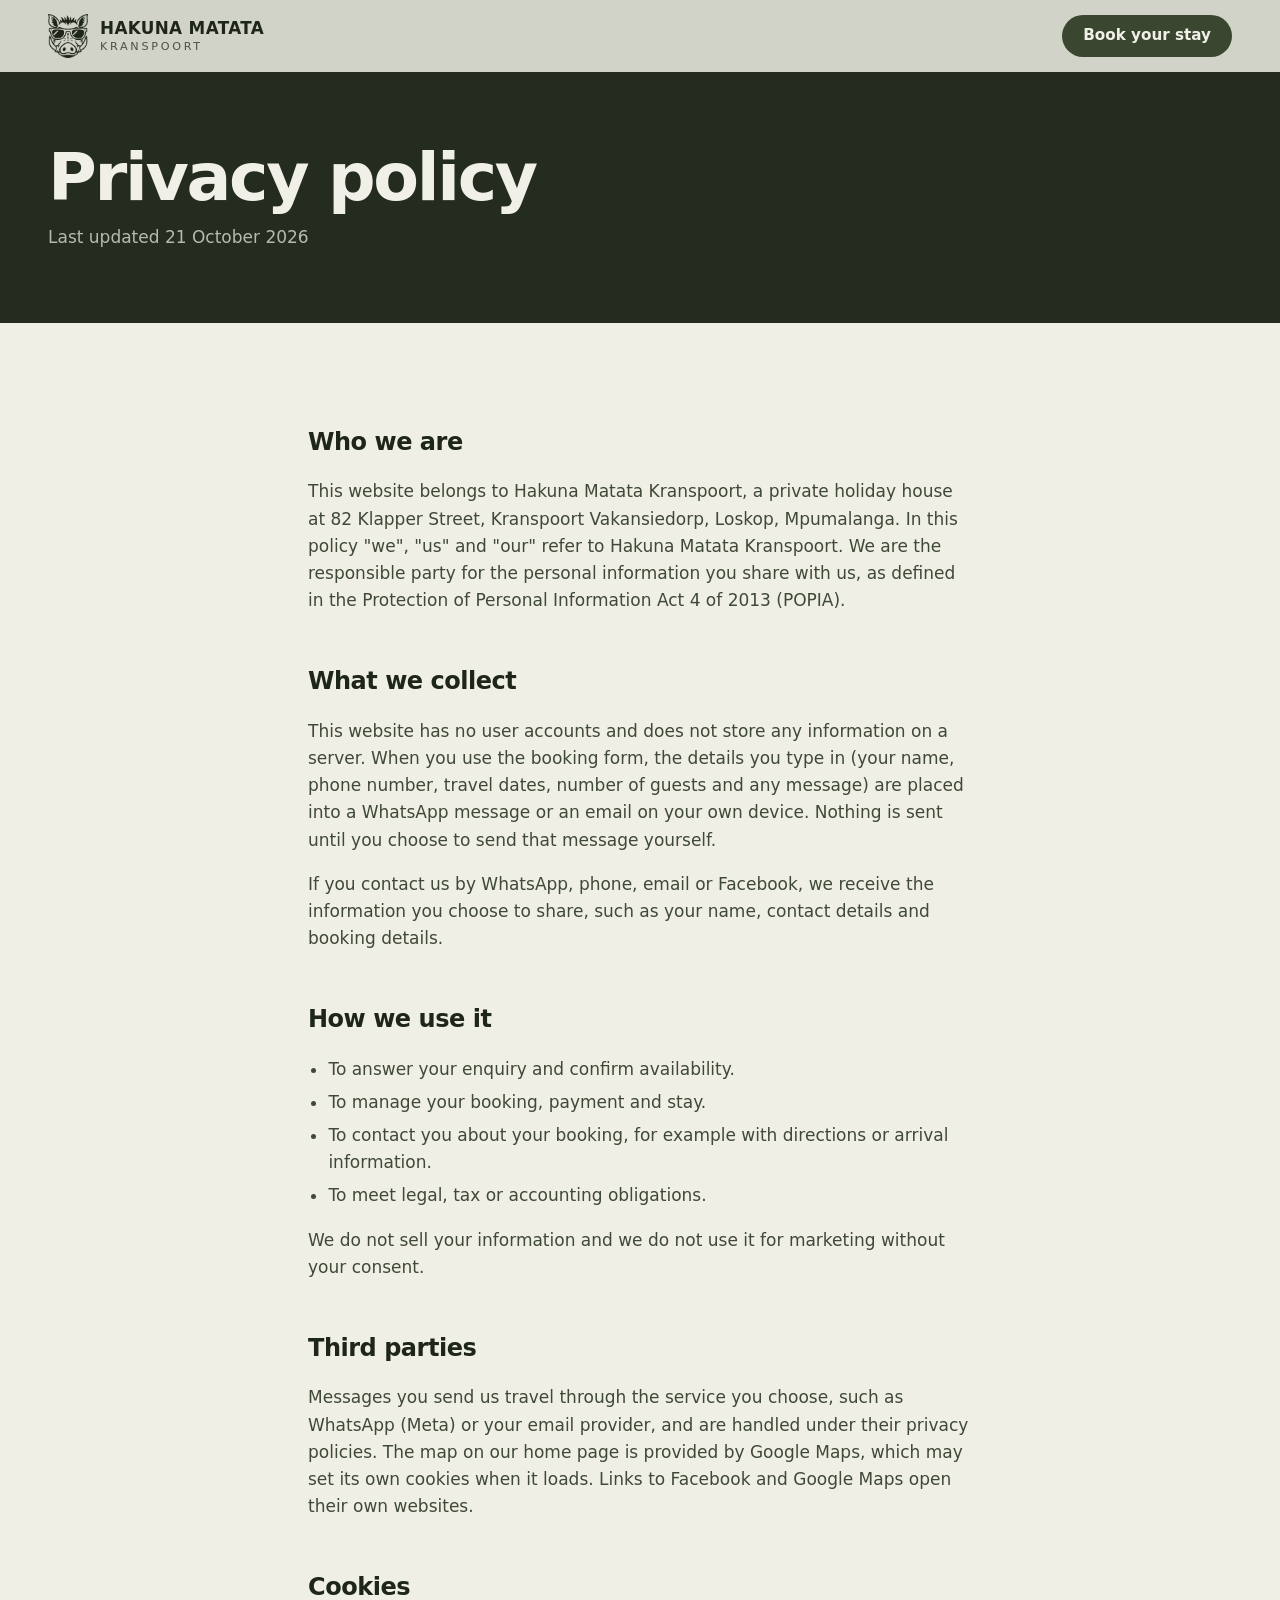
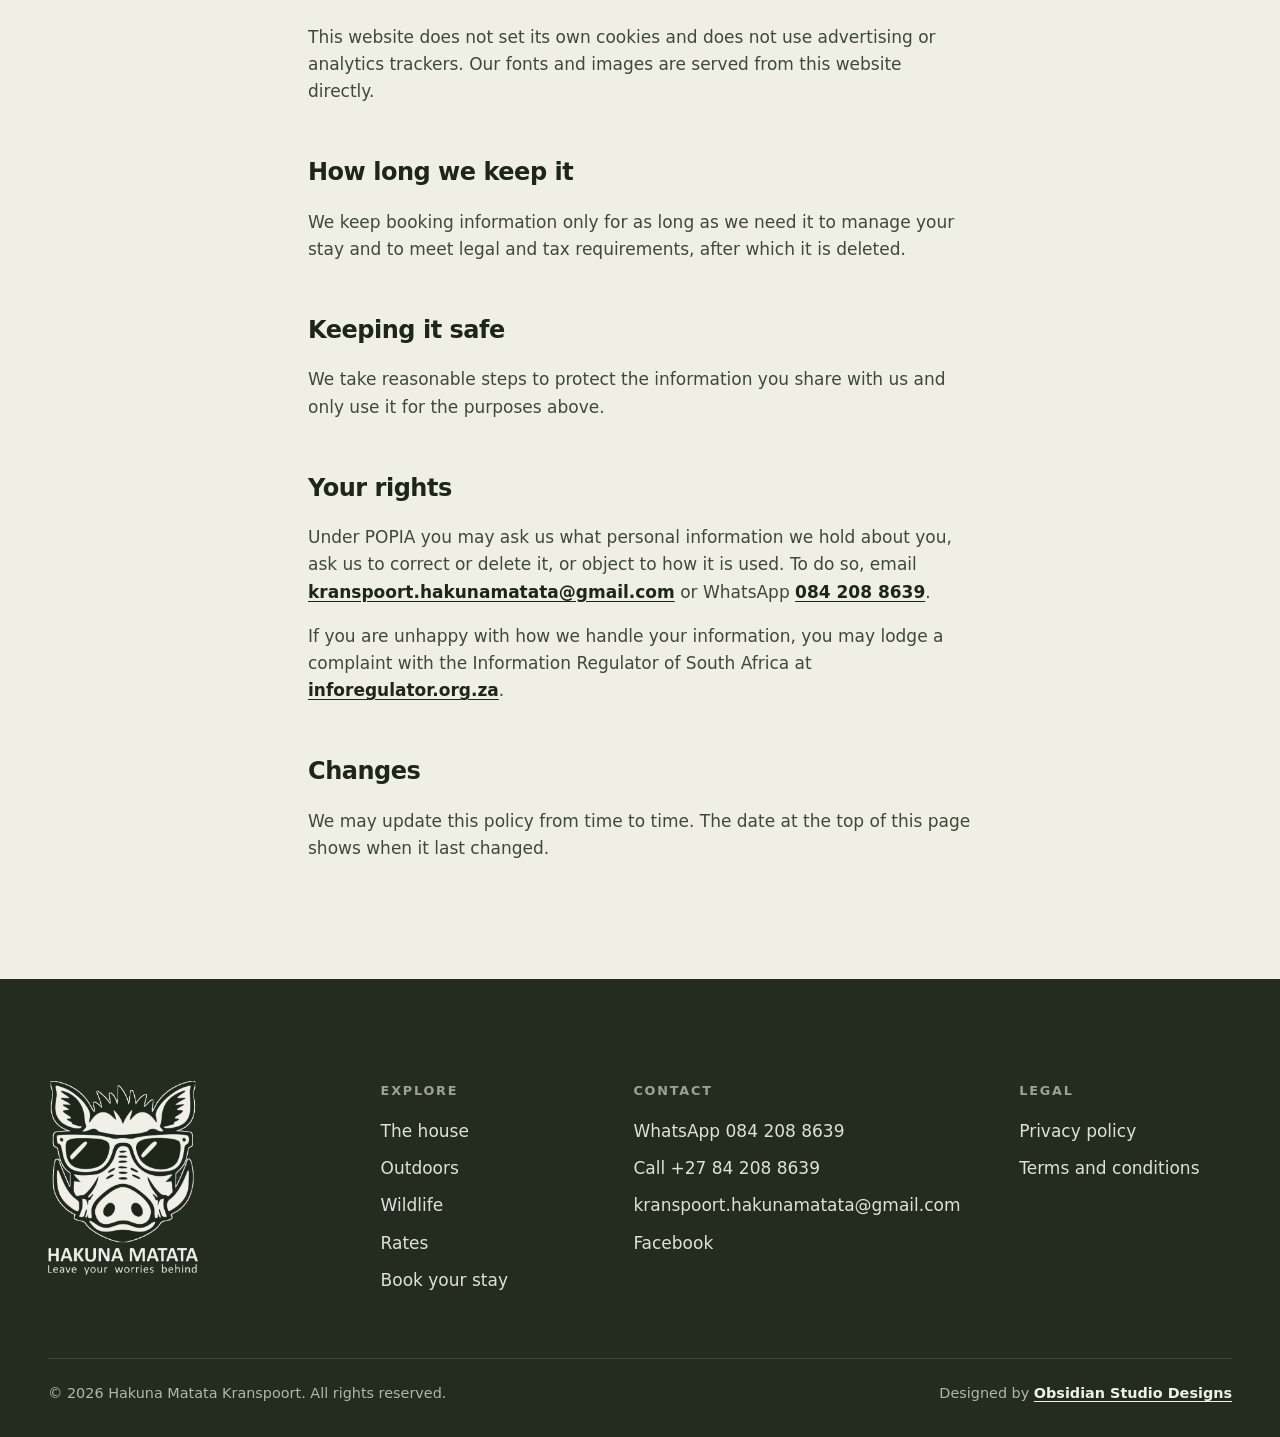
==== privacy.html @ 81612eb2 "Launch Hakuna Matata Kranspoort website Landing page with cinematic hero, gallery, outdoor and wildl" ====
<!doctype html>
<html lang="en-ZA">
<head>
  <meta charset="utf-8">
  <meta name="viewport" content="width=device-width, initial-scale=1, viewport-fit=cover">
  <title>Privacy policy | Hakuna Matata Kranspoort</title>
  <meta name="description" content="How Hakuna Matata Kranspoort handles your personal information under POPIA.">
  <link rel="canonical" href="https://obsidianstudiodesigns.github.io/hakunamatatakranspoort/privacy.html">
  <meta name="theme-color" content="#232C1E">
  <meta property="og:type" content="website">
  <meta property="og:site_name" content="Hakuna Matata Kranspoort">
  <meta property="og:title" content="Privacy policy | Hakuna Matata Kranspoort">
  <meta property="og:description" content="How Hakuna Matata Kranspoort handles your personal information under POPIA.">
  <meta property="og:url" content="https://obsidianstudiodesigns.github.io/hakunamatatakranspoort/privacy.html">
  <meta property="og:image" content="https://obsidianstudiodesigns.github.io/hakunamatatakranspoort/og-image.jpg">
  <meta property="og:image:width" content="1200">
  <meta property="og:image:height" content="630">
  <link rel="icon" href="favicon.ico" sizes="any">
  <link rel="icon" type="image/png" sizes="32x32" href="favicon-32x32.png">
  <link rel="apple-touch-icon" href="apple-touch-icon.png">
  <link rel="manifest" href="site.webmanifest">
  <link rel="preload" href="assets/fonts/bricolage.woff2" as="font" type="font/woff2" crossorigin>
  <link rel="stylesheet" href="assets/css/styles.css">
</head>
<body>
  <header class="nav is-solid">
    <div class="nav__inner container">
      <a class="brand" href="./">
        <span class="brand__marks">
          <img class="brand__mark brand__mark--light" src="assets/img/logo-mark-light.png" alt="" width="452" height="503">
          <img class="brand__mark brand__mark--dark" src="assets/img/logo-mark.png" alt="" width="452" height="503">
        </span>
        <span class="brand__name">Hakuna Matata<small>Kranspoort</small></span>
      </a>
      <a class="btn btn--primary btn--sm" href="./#book">Book your stay</a>
    </div>
  </header>
  <main>
    <section class="legal-hero">
      <div class="container">
        <h1 class="h2">Privacy policy</h1>
        <p>Last updated 21 October 2026</p>
      </div>
    </section>
    <section class="legal">
      <div class="container legal__body">
        <h2>Who we are</h2>
        <p>This website belongs to Hakuna Matata Kranspoort, a private holiday house at 82 Klapper Street, Kranspoort Vakansiedorp, Loskop, Mpumalanga. In this policy "we", "us" and "our" refer to Hakuna Matata Kranspoort. We are the responsible party for the personal information you share with us, as defined in the Protection of Personal Information Act 4 of 2013 (POPIA).</p>

        <h2>What we collect</h2>
        <p>This website has no user accounts and does not store any information on a server. When you use the booking form, the details you type in (your name, phone number, travel dates, number of guests and any message) are placed into a WhatsApp message or an email on your own device. Nothing is sent until you choose to send that message yourself.</p>
        <p>If you contact us by WhatsApp, phone, email or Facebook, we receive the information you choose to share, such as your name, contact details and booking details.</p>

        <h2>How we use it</h2>
        <ul>
          <li>To answer your enquiry and confirm availability.</li>
          <li>To manage your booking, payment and stay.</li>
          <li>To contact you about your booking, for example with directions or arrival information.</li>
          <li>To meet legal, tax or accounting obligations.</li>
        </ul>
        <p>We do not sell your information and we do not use it for marketing without your consent.</p>

        <h2>Third parties</h2>
        <p>Messages you send us travel through the service you choose, such as WhatsApp (Meta) or your email provider, and are handled under their privacy policies. The map on our home page is provided by Google Maps, which may set its own cookies when it loads. Links to Facebook and Google Maps open their own websites.</p>

        <h2>Cookies</h2>
        <p>This website does not set its own cookies and does not use advertising or analytics trackers. Our fonts and images are served from this website directly.</p>

        <h2>How long we keep it</h2>
        <p>We keep booking information only for as long as we need it to manage your stay and to meet legal and tax requirements, after which it is deleted.</p>

        <h2>Keeping it safe</h2>
        <p>We take reasonable steps to protect the information you share with us and only use it for the purposes above.</p>

        <h2>Your rights</h2>
        <p>Under POPIA you may ask us what personal information we hold about you, ask us to correct or delete it, or object to how it is used. To do so, email <a href="mailto:kranspoort.hakunamatata@gmail.com">kranspoort.hakunamatata@gmail.com</a> or WhatsApp <a href="https://wa.me/27842088639">084 208 8639</a>.</p>
        <p>If you are unhappy with how we handle your information, you may lodge a complaint with the Information Regulator of South Africa at <a href="https://inforegulator.org.za" target="_blank" rel="noopener">inforegulator.org.za</a>.</p>

        <h2>Changes</h2>
        <p>We may update this policy from time to time. The date at the top of this page shows when it last changed.</p>
      </div>
    </section>
  </main>
  <footer class="footer">
    <div class="container footer__grid">
      <div class="footer__brand">
        <img src="assets/img/logo-full-light.png" alt="Hakuna Matata, leave your worries behind" width="469" height="606" loading="lazy">
      </div>
      <div class="footer__col">
        <h2>Explore</h2>
        <a href="./#house">The house</a>
        <a href="./#outdoors">Outdoors</a>
        <a href="./#wildlife">Wildlife</a>
        <a href="./#rates">Rates</a>
        <a href="./#book">Book your stay</a>
      </div>
      <div class="footer__col">
        <h2>Contact</h2>
        <a href="https://wa.me/27842088639" target="_blank" rel="noopener">WhatsApp 084 208 8639</a>
        <a href="tel:+27842088639">Call +27 84 208 8639</a>
        <a href="mailto:kranspoort.hakunamatata@gmail.com">kranspoort.hakunamatata@gmail.com</a>
        <a href="https://www.facebook.com/profile.php?id=61571127717266" target="_blank" rel="noopener">Facebook</a>
      </div>
      <div class="footer__col">
        <h2>Legal</h2>
        <a href="privacy.html">Privacy policy</a>
        <a href="terms.html">Terms and conditions</a>
      </div>
    </div>
    <div class="container footer__base">
      <p>&copy; 2026 Hakuna Matata Kranspoort. All rights reserved.</p>
      <p>Designed by <a href="https://obsidianstudiodesigns.co.za/" target="_blank" rel="noopener">Obsidian Studio Designs</a></p>
    </div>
  </footer>
</body>
</html>
---- assets/css/styles.css ----
/* Hakuna Matata Kranspoort
   Palette: forest olive + bone + amber, taken from the brand's own rates card. */

@font-face {
  font-family: "Bricolage";
  src: url("../fonts/bricolage.woff2") format("woff2");
  font-weight: 200 800;
  font-display: swap;
}
@font-face {
  font-family: "Instrument Sans";
  src: url("../fonts/instrument-sans.woff2") format("woff2");
  font-weight: 400 700;
  font-display: swap;
}
@font-face {
  font-family: "Instrument Sans";
  src: url("../fonts/instrument-sans-italic.woff2") format("woff2");
  font-weight: 400 700;
  font-style: italic;
  font-display: swap;
}

:root {
  --bg: #f0efe6;
  --bg-2: #e5e4d7;
  --surface: #f9f9f3;
  --ink: #1e261a;
  --ink-2: #3f4937;
  --muted: #5a6352;
  --line: rgb(30 38 26 / .14);
  --forest: #3a4630;
  --forest-deep: #232c1e;
  --night: #10150e;
  --amber: #d99c3a;
  --amber-soft: #f0c27a;
  --bone: #f1f0e8;

  --btn-bg: var(--forest);
  --btn-ink: var(--bone);
  --btn-bg-hover: var(--forest-deep);

  --radius: 18px;
  --radius-sm: 12px;
  --shadow: 0 30px 60px -30px rgb(35 44 30 / .35);
  --ease: cubic-bezier(.16, 1, .3, 1);
  --container: 1320px;
  --gutter: clamp(16px, 4vw, 48px);
  --nav-h: 72px;

  --font-display: "Bricolage", "Segoe UI", system-ui, sans-serif;
  --font-body: "Instrument Sans", "Segoe UI", system-ui, sans-serif;
}

@media (prefers-color-scheme: dark) {
  :root {
    --bg: #12170f;
    --bg-2: #181f15;
    --surface: #1d251a;
    --ink: #ecebe2;
    --ink-2: #cfd2c4;
    --muted: #a6ad9a;
    --line: rgb(236 235 226 / .12);
    --btn-bg: var(--amber);
    --btn-ink: #1a1f14;
    --btn-bg-hover: var(--amber-soft);
    --shadow: 0 30px 60px -30px rgb(0 0 0 / .6);
  }
}

*, *::before, *::after { box-sizing: border-box; }
html { -webkit-text-size-adjust: 100%; scroll-padding-top: var(--nav-h); }
html.lenis, html.lenis body { height: auto; }
.lenis.lenis-smooth { scroll-behavior: auto !important; }
body {
  margin: 0;
  background: var(--bg);
  color: var(--ink);
  font-family: var(--font-body);
  font-size: 17px;
  line-height: 1.6;
  -webkit-font-smoothing: antialiased;
  text-rendering: optimizeLegibility;
  overflow-x: clip;
}
img { display: block; max-width: 100%; height: auto; }
a { color: inherit; }
button { font: inherit; color: inherit; }
figure { margin: 0; }
address { font-style: normal; }
::selection { background: var(--amber); color: var(--night); }

.container { width: 100%; max-width: var(--container); margin-inline: auto; padding-inline: var(--gutter); }
.section { padding-block: clamp(80px, 11vw, 150px); }
.skip { position: absolute; left: 16px; top: -60px; z-index: 100; background: var(--forest); color: var(--bone); padding: 10px 16px; border-radius: 999px; }
.skip:focus { top: 16px; }

.i { width: 1.15em; height: 1.15em; flex: none; fill: currentColor; }

/* Type */
.h2 {
  font-family: var(--font-display);
  font-weight: 600;
  font-size: clamp(2.3rem, 5.2vw, 4.4rem);
  line-height: 1.02;
  letter-spacing: -.035em;
  margin: 0 0 24px;
  text-wrap: balance;
}
.h3 { font-family: var(--font-display); font-weight: 600; font-size: 1.6rem; letter-spacing: -.02em; line-height: 1.1; margin: 0 0 12px; }
.body-lg { font-size: clamp(1.05rem, 1.3vw, 1.2rem); color: var(--ink-2); max-width: 56ch; margin: 0; text-wrap: pretty; }
.eyebrow {
  font-size: .78rem;
  font-weight: 600;
  letter-spacing: .16em;
  text-transform: uppercase;
  color: var(--muted);
  margin: 0 0 18px;
}
.stack-head { max-width: 760px; margin-bottom: clamp(40px, 6vw, 72px); }

/* split headline lines */
[data-split] .w { display: inline-block; overflow: hidden; vertical-align: top; padding-bottom: .08em; margin-bottom: -.08em; }
[data-split] .w > span { display: inline-block; will-change: transform; }

/* Buttons */
.btn {
  --pad: 16px 26px;
  display: inline-flex; align-items: center; justify-content: center; gap: 10px;
  padding: var(--pad);
  border-radius: 999px;
  border: 1px solid transparent;
  font-weight: 600; font-size: 1rem; line-height: 1; white-space: nowrap;
  text-decoration: none; cursor: pointer;
  transition: background-color .35s var(--ease), color .35s var(--ease), border-color .35s var(--ease), transform .35s var(--ease);
}
.btn:active { transform: translateY(1px) scale(.98); }
.btn .i { transition: transform .4s var(--ease); }
.btn:hover .i:last-child { transform: translateX(3px); }
.btn--sm { --pad: 12px 20px; font-size: .95rem; }
.btn--primary { background: var(--btn-bg); color: var(--btn-ink); }
.btn--primary:hover { background: var(--btn-bg-hover); }
.btn--outline { border-color: var(--line); background: transparent; color: var(--ink); border-color: color-mix(in srgb, var(--ink) 30%, transparent); }
.btn--outline:hover { background: var(--ink); color: var(--bg); }
.btn--glass {
  color: var(--bone);
  background: rgb(241 240 232 / .1);
  border-color: rgb(241 240 232 / .38);
  backdrop-filter: blur(14px) saturate(140%);
  -webkit-backdrop-filter: blur(14px) saturate(140%);
}
.btn--glass:hover { background: var(--bone); color: var(--forest-deep); }
.hero .btn--primary, .nav:not(.is-solid) .btn--primary, .nights .btn--primary { background: var(--amber); color: #1a1f14; }
.hero .btn--primary:hover, .nav:not(.is-solid) .btn--primary:hover { background: var(--amber-soft); }
.link-btn {
  display: inline-flex; align-items: center; gap: 8px; margin-top: 28px;
  background: none; border: 0; padding: 6px 0; cursor: pointer;
  font-weight: 600; color: var(--ink); border-bottom: 1px solid currentColor;
}
.link-btn:hover .i { transform: translate(2px, -2px); }
.link-btn .i { transition: transform .4s var(--ease); }
:focus-visible { outline: 2px solid var(--amber); outline-offset: 3px; }

/* NAV */
.nav {
  position: fixed; inset: 0 0 auto; z-index: 40;
  height: var(--nav-h);
  color: var(--bone);
  transition: background-color .5s var(--ease), color .5s var(--ease), box-shadow .5s var(--ease), transform .5s var(--ease);
}
.nav.is-solid {
  background: color-mix(in srgb, var(--bg) 86%, transparent);
  backdrop-filter: blur(16px) saturate(150%);
  -webkit-backdrop-filter: blur(16px) saturate(150%);
  color: var(--ink);
  box-shadow: 0 1px 0 var(--line);
}
.nav.is-hidden { transform: translateY(-100%); }
.nav__inner { height: 100%; display: flex; align-items: center; gap: 32px; }
.brand { display: flex; align-items: center; gap: 12px; text-decoration: none; margin-right: auto; }
.brand__marks { display: grid; width: 40px; }
.brand__mark { grid-area: 1 / 1; width: 40px; height: auto; transition: opacity .5s var(--ease); }
.brand__mark--dark { opacity: 0; }
.nav.is-solid .brand__mark--dark { opacity: 1; }
.nav.is-solid .brand__mark--light { opacity: 0; }
.brand__name { font-family: var(--font-display); font-weight: 700; font-size: 1.05rem; letter-spacing: .02em; text-transform: uppercase; line-height: 1; display: grid; gap: 4px; }
.brand__name small { font-family: var(--font-body); font-weight: 500; font-size: .7rem; letter-spacing: .24em; opacity: .75; }
.brand__name { white-space: nowrap; }
@media (max-width: 420px) {
  .brand { gap: 10px; }
  .brand__name { font-size: .9rem; }
  .brand__name small { font-size: .62rem; letter-spacing: .2em; }
  .nav__inner { gap: 12px; }
}
.nav__links { display: flex; gap: 30px; }
.nav__links a { text-decoration: none; font-weight: 500; font-size: .98rem; position: relative; padding-block: 6px; }
.nav__links a::after { content: ""; position: absolute; left: 0; right: 0; bottom: 0; height: 1px; background: currentColor; transform: scaleX(0); transform-origin: right; transition: transform .5s var(--ease); }
.nav__links a:hover::after { transform: scaleX(1); transform-origin: left; }
.nav__toggle { display: none; }

@media (prefers-color-scheme: dark) {
  .nav.is-solid .brand__mark--dark { opacity: 0; }
  .nav.is-solid .brand__mark--light { opacity: 1; }
}

/* Mobile menu */
.menu {
  position: fixed; inset: 0; z-index: 35;
  background: var(--forest-deep); color: var(--bone);
  padding: calc(var(--nav-h) + 32px) var(--gutter) 32px;
  display: flex; flex-direction: column; justify-content: space-between;
}
.menu[hidden] { display: none; }
.menu__links { display: grid; gap: 6px; }
.menu__links a { font-family: var(--font-display); font-size: clamp(2.2rem, 10vw, 3.2rem); font-weight: 600; letter-spacing: -.03em; text-decoration: none; line-height: 1.15; }
.menu__foot { display: grid; gap: 14px; border-top: 1px solid rgb(241 240 232 / .16); padding-top: 24px; }
.menu__foot a { display: flex; align-items: center; gap: 12px; text-decoration: none; font-weight: 500; }
body.menu-open { overflow: hidden; }
body.menu-open .nav { color: var(--bone); background: transparent; box-shadow: none; backdrop-filter: none; }
body.menu-open .nav .brand__mark--light { opacity: 1; }
body.menu-open .nav .brand__mark--dark { opacity: 0; }

@media (max-width: 1023px) {
  .nav__links, .nav__cta { display: none; }
  .nav__toggle {
    display: grid; place-content: center; gap: 7px;
    width: 46px; height: 46px; border-radius: 999px;
    background: rgb(241 240 232 / .12); border: 1px solid rgb(241 240 232 / .3);
    cursor: pointer;
  }
  .nav.is-solid .nav__toggle { background: transparent; border-color: var(--line); }
  .nav__toggle span { display: block; width: 18px; height: 1.5px; background: currentColor; transition: transform .45s var(--ease); }
  .nav__toggle[aria-expanded="true"] span:first-child { transform: translateY(4.25px) rotate(45deg); }
  .nav__toggle[aria-expanded="true"] span:last-child { transform: translateY(-4.25px) rotate(-45deg); }
}

/* HERO */
.hero {
  position: relative; isolation: isolate;
  min-height: 100dvh;
  display: flex; align-items: flex-end;
  color: var(--bone);
  background: var(--night);
  overflow: hidden;
}
.hero__media { position: absolute; inset: -4% 0 -4%; z-index: -4; will-change: transform; }
.hero__frame { position: absolute; inset: 0; opacity: 0; }
.hero__frame.is-active { opacity: 1; }
.hero__frame img { width: 100%; height: 100%; object-fit: cover; transform-origin: 60% 45%; will-change: transform; }
.hero__frame:nth-child(2) img { object-position: 35% 50%; }
.hero__frame:nth-child(3) img { object-position: 50% 55%; }
.hero__sun {
  position: absolute; z-index: -3; pointer-events: none;
  left: -18vw; top: -22vh; width: 80vw; height: 80vw; max-width: 1200px; max-height: 1200px;
  background: radial-gradient(closest-side, rgb(255 214 150 / .55), rgb(255 186 100 / .22) 40%, transparent 72%);
  mix-blend-mode: screen;
  animation: sun 14s ease-in-out infinite alternate;
}
@keyframes sun {
  from { transform: translate3d(0, 0, 0) scale(1); opacity: .75; }
  to { transform: translate3d(4vw, 3vh, 0) scale(1.12); opacity: 1; }
}
.hero__motes { position: absolute; inset: 0; z-index: -2; width: 100%; height: 100%; pointer-events: none; }
.hero__shade {
  position: absolute; inset: 0; z-index: -1; pointer-events: none;
  background:
    linear-gradient(to top, rgb(14 18 11 / .88) 0%, rgb(14 18 11 / .45) 38%, rgb(14 18 11 / 0) 65%),
    linear-gradient(to right, rgb(14 18 11 / .55) 0%, rgb(14 18 11 / 0) 60%),
    linear-gradient(to bottom, rgb(14 18 11 / .45) 0%, rgb(14 18 11 / 0) 22%);
}
.grain {
  position: absolute; inset: -50%; z-index: 0; pointer-events: none; opacity: .09;
  background-image: url("data:image/svg+xml;utf8,<svg xmlns='http://www.w3.org/2000/svg' width='220' height='220'><filter id='n'><feTurbulence type='fractalNoise' baseFrequency='.85' numOctaves='3' stitchTiles='stitch'/><feColorMatrix values='0 0 0 0 1  0 0 0 0 1  0 0 0 0 1  0 0 0 .9 0'/></filter><rect width='100%' height='100%' filter='url(%23n)'/></svg>");
  animation: grain 1.2s steps(6) infinite;
}
@keyframes grain {
  0% { transform: translate(0, 0); } 20% { transform: translate(-3%, 2%); } 40% { transform: translate(2%, -3%); }
  60% { transform: translate(-2%, -1%); } 80% { transform: translate(3%, 3%); } 100% { transform: translate(0, 0); }
}
.hero__content { position: relative; z-index: 1; padding-bottom: clamp(56px, 9vh, 104px); padding-top: calc(var(--nav-h) + 40px); }
.hero__eyebrow { color: rgb(241 240 232 / .78); }
.hero__title {
  font-family: var(--font-display);
  font-weight: 600;
  font-size: clamp(3rem, 8.4vw, 7.4rem);
  line-height: .96;
  letter-spacing: -.045em;
  margin: 0 0 24px;
  max-width: 11ch;
}
.hero__lede { font-size: clamp(1.05rem, 1.4vw, 1.25rem); max-width: 44ch; margin: 0 0 36px; color: rgb(241 240 232 / .86); }
.hero__cta { display: flex; flex-wrap: wrap; gap: 12px; }
.hero__progress { position: absolute; right: var(--gutter); bottom: clamp(56px, 9vh, 104px); display: flex; gap: 8px; z-index: 1; }
.hero__progress i { display: block; width: 34px; height: 2px; background: rgb(241 240 232 / .25); position: relative; overflow: hidden; border-radius: 2px; }
.hero__progress i::after { content: ""; position: absolute; inset: 0; background: var(--bone); transform: scaleX(0); transform-origin: left; }
.hero__progress i.is-on::after { animation: prog var(--dur, 7s) linear forwards; }
.hero__progress i.is-done::after { transform: scaleX(1); }
@keyframes prog { to { transform: scaleX(1); } }
@media (max-width: 760px) {
  .hero__progress { display: none; }
  .hero__content { padding-bottom: 44px; }
  .hero__cta .btn { flex: 1 1 auto; }
}

/* INTRO */
.intro__grid { display: grid; grid-template-columns: 1.15fr .85fr; gap: clamp(40px, 7vw, 110px); align-items: center; }
.intro__copy .body-lg { margin-bottom: 48px; }
.facts { list-style: none; margin: 0; padding: 32px 0 0; border-top: 1px solid var(--line); display: grid; grid-template-columns: repeat(3, 1fr); gap: 28px 24px; }
.facts li { display: flex; gap: 14px; align-items: flex-start; }
.facts .i { width: 26px; height: 26px; color: var(--forest); margin-top: 2px; }
.facts span { display: grid; gap: 2px; font-size: .92rem; color: var(--muted); line-height: 1.4; }
.facts strong { color: var(--ink); font-size: 1rem; font-weight: 600; }
.intro__art { position: relative; padding-bottom: 18%; }
.intro__tall { border-radius: var(--radius); overflow: hidden; aspect-ratio: 3 / 4; box-shadow: var(--shadow); }
.intro__tall img, .intro__small img { width: 100%; height: 115%; object-fit: cover; margin-top: -7%; }
.intro__small {
  position: absolute; left: -22%; bottom: 0; width: 58%;
  aspect-ratio: 4 / 3; border-radius: var(--radius); overflow: hidden;
  border: 6px solid var(--bg); box-shadow: var(--shadow);
}
@media (prefers-color-scheme: dark) { .facts .i { color: var(--amber); } }
@media (max-width: 1023px) {
  .intro__grid { grid-template-columns: 1fr; }
  .facts { grid-template-columns: repeat(2, 1fr); }
  .intro__art { max-width: 520px; margin-left: auto; width: 88%; }
  .intro__small { left: -14%; }
}
@media (max-width: 520px) { .facts { grid-template-columns: 1fr 1fr; gap: 22px 16px; } }

/* BENTO */
.bento {
  display: grid; gap: 14px;
  grid-template-columns: repeat(4, 1fr);
  grid-template-rows: repeat(3, clamp(180px, 17vw, 250px));
  grid-template-areas:
    "a a b c"
    "a a b d"
    "e f f d";
}
.bento__cell { position: relative; padding: 0; border: 0; border-radius: var(--radius); overflow: hidden; cursor: zoom-in; background: var(--bg-2); }
.bento__cell img { width: 100%; height: 100%; object-fit: cover; transition: transform 1.2s var(--ease), filter .6s var(--ease); }
.bento__cell:hover img { transform: scale(1.05); }
.bento__cell::after { content: ""; position: absolute; inset: 0; border-radius: inherit; box-shadow: inset 0 0 0 1px rgb(255 255 255 / .06); pointer-events: none; }
.bento__a { grid-area: a; } .bento__b { grid-area: b; } .bento__c { grid-area: c; }
.bento__d { grid-area: d; } .bento__e { grid-area: e; } .bento__f { grid-area: f; }
.bento__b img { object-position: 30% 50%; }
.bento__d img { object-position: 30% 75%; }
@media (max-width: 760px) {
  .bento {
    grid-template-columns: 1fr 1fr;
    grid-template-rows: 240px 200px 200px 170px;
    grid-template-areas: "a a" "b c" "b d" "e f";
    gap: 10px;
  }
}

/* OUTDOORS (horizontal) */
.outdoors { background: var(--bg-2); overflow: hidden; }
.outdoors__track {
  display: flex; align-items: center; gap: clamp(20px, 2.4vw, 36px);
  padding: clamp(80px, 11vw, 140px) var(--gutter);
  width: max-content;
}
.outdoors__intro { width: min(440px, 80vw); flex: none; padding-right: clamp(0px, 3vw, 40px); }
.panel { --ph: min(58vh, 600px); flex: none; width: calc(var(--ph) * .8); }
.panel:nth-of-type(even) { width: calc(var(--ph) * 1.3); }
.panel__img { border-radius: var(--radius); overflow: hidden; height: var(--ph); width: 100%; margin-bottom: 20px; background: var(--bg); }
@media (min-width: 1024px) {
  .outdoors__track { height: 100dvh; padding-block: calc(var(--nav-h) * .5) 0; }
}
.panel__img img { width: 118%; max-width: none; height: 100%; object-fit: cover; will-change: transform; }
.panel h3 { font-family: var(--font-display); font-weight: 600; font-size: 1.5rem; letter-spacing: -.02em; margin: 0 0 6px; }
.panel p { margin: 0; color: var(--muted); max-width: 38ch; }
@media (max-width: 1023px) {
  .outdoors__track {
    width: auto; overflow-x: auto; scroll-snap-type: x mandatory; overscroll-behavior-x: contain;
    align-items: flex-start; scrollbar-width: none; -webkit-overflow-scrolling: touch;
    scroll-padding-inline: var(--gutter);
  }
  .outdoors__track::-webkit-scrollbar { display: none; }
  .outdoors__intro { align-self: center; scroll-snap-align: start; }
  .panel, .panel:nth-of-type(even) { width: min(78vw, 420px); scroll-snap-align: start; }
  .panel__img, .panel:nth-of-type(even) .panel__img { width: 100%; height: auto; aspect-ratio: 4 / 5; }
  .panel__img img { width: 100%; }
}

/* WILDLIFE strips */
.strips { display: flex; gap: 12px; height: clamp(440px, 64vh, 640px); }
.strip {
  position: relative; flex: 1; min-width: 0; padding: 0; border: 0;
  border-radius: var(--radius); overflow: hidden; cursor: pointer; background: var(--night);
  transition: flex-grow .9s var(--ease);
  text-align: left; color: var(--bone);
}
.strip.is-open { flex-grow: 4.2; cursor: default; }
.strip img { position: absolute; inset: 0; width: 100%; height: 100%; object-fit: cover; transition: transform 1.4s var(--ease), filter .9s var(--ease); filter: saturate(.75) brightness(.8); }
.strip.is-open img { filter: none; transform: scale(1.02); }
.strip:nth-child(1) img { object-position: 40% 50%; }
.strip:nth-child(2) img { object-position: 50% 30%; }
.strip:nth-child(3) img { object-position: 35% 50%; }
.strip::after { content: ""; position: absolute; inset: 0; background: linear-gradient(to top, rgb(14 18 11 / .78), rgb(14 18 11 / 0) 52%); pointer-events: none; }
.strip__label {
  position: absolute; left: 0; right: 0; bottom: 0; z-index: 1;
  padding: 28px; display: grid; gap: 6px;
  opacity: 0; transform: translateY(14px);
  transition: opacity .5s var(--ease), transform .7s var(--ease);
}
.strip.is-open .strip__label { opacity: 1; transform: none; transition-delay: .25s; }
.strip__label strong { font-family: var(--font-display); font-weight: 600; font-size: clamp(1.5rem, 2.4vw, 2.1rem); letter-spacing: -.02em; line-height: 1.05; }
.strip__label > span { max-width: 36ch; color: rgb(241 240 232 / .85); font-size: .98rem; }
@media (max-width: 760px) {
  .strips { flex-direction: column; height: 720px; gap: 10px; }
  .strip.is-open { flex-grow: 3.4; }
  .strip__label { padding: 20px; }
}

/* NIGHTS */
.nights {
  position: relative; isolation: isolate; overflow: hidden;
  min-height: 100dvh;
  display: flex; align-items: center;
  background: radial-gradient(120% 80% at 50% 110%, #3a2510 0%, #1a1a10 32%, #0b0f0a 62%, #070907 100%);
  color: var(--bone);
  text-align: center;
}
.nights__sky { position: absolute; inset: 0; width: 100%; height: 100%; z-index: -3; }
.nights__glow {
  position: absolute; z-index: -2; left: 50%; bottom: -24vh; width: 130vw; height: 86vh; transform: translateX(-50%);
  background: radial-gradient(closest-side, rgb(255 160 70 / .75), rgb(220 105 35 / .32) 42%, rgb(120 50 20 / .1) 64%, transparent 80%);
  mix-blend-mode: screen; pointer-events: none;
  animation: flicker 3.2s ease-in-out infinite;
}
@keyframes flicker {
  0%, 100% { opacity: .85; transform: translateX(-50%) scale(1); }
  23% { opacity: .7; transform: translateX(-50%) scale(.98); }
  41% { opacity: 1; transform: translateX(-50%) scale(1.03); }
  67% { opacity: .78; }
  81% { opacity: .95; transform: translateX(-50%) scale(1.01); }
}
.nights__trees {
  position: absolute; z-index: -1; left: 0; bottom: -2px; width: 100%;
  height: 50%; max-width: none; object-fit: cover; object-position: 50% 18%;
  pointer-events: none;
}
.nights__content { padding-block: 120px 34vh; }
.nights__title { max-width: 16ch; margin-inline: auto; font-size: clamp(2.4rem, 6vw, 5.2rem); }
.nights .body-lg { margin-inline: auto; color: rgb(241 240 232 / .78); }
@media (max-width: 760px) {
  .nights__trees { height: 42%; object-position: 30% 18%; }
  .nights__content { padding-bottom: 30vh; }
}

/* RATES */
.rates__grid { display: grid; grid-template-columns: 1fr 1fr; gap: 16px; }
.rate { border-radius: var(--radius); padding: clamp(28px, 4vw, 48px); background: var(--surface); border: 1px solid var(--line); }
.rate--dark { background: var(--forest); color: var(--bone); border-color: transparent; }
.rate header { margin-bottom: 28px; }
.rate h3 { font-family: var(--font-display); font-size: 1.7rem; font-weight: 600; letter-spacing: -.02em; margin: 0 0 4px; }
.rate header p { margin: 0; color: var(--muted); }
.rate--dark header p { color: rgb(241 240 232 / .72); }
.rate dl { margin: 0; display: grid; }
.rate dl > div { display: flex; justify-content: space-between; align-items: baseline; gap: 16px; padding: 18px 0; }
.rate dl > div + div { border-top: 1px solid var(--line); }
.rate--dark dl > div + div { border-top-color: rgb(241 240 232 / .16); }
.rate dt { font-weight: 500; color: var(--ink-2); }
.rate--dark dt { color: rgb(241 240 232 / .85); }
.rate dd { margin: 0; font-family: var(--font-display); font-weight: 600; font-size: clamp(1.8rem, 3.2vw, 2.6rem); letter-spacing: -.03em; line-height: 1; font-variant-numeric: tabular-nums; }
.rate dd small { font-family: var(--font-body); font-size: .85rem; font-weight: 500; letter-spacing: 0; margin-left: 6px; opacity: .65; }
.rate--dark dd { color: var(--amber-soft); }
.rates__note { display: flex; align-items: center; gap: 10px; margin: 24px 0 0; color: var(--muted); font-weight: 500; }
.rates__note .i { width: 22px; height: 22px; color: var(--forest); }
@media (prefers-color-scheme: dark) {
  .rate--dark { background: #2b3523; }
  .rates__note .i { color: var(--amber); }
}
@media (max-width: 760px) { .rates__grid { grid-template-columns: 1fr; } }

/* BOOK */
.book { background: var(--bg-2); }
.book__grid { display: grid; grid-template-columns: .9fr 1.1fr; gap: clamp(40px, 7vw, 100px); align-items: start; }
.book__intro { position: sticky; top: calc(var(--nav-h) + 40px); }
.contact { list-style: none; margin: 40px 0 0; padding: 0; display: grid; gap: 4px; }
.contact a { display: flex; align-items: center; gap: 16px; padding: 14px 0; text-decoration: none; border-top: 1px solid var(--line); }
.contact li:last-child a { border-bottom: 1px solid var(--line); }
.contact .i { width: 24px; height: 24px; color: var(--forest); transition: transform .5s var(--ease); }
.contact a:hover .i { transform: scale(1.12) rotate(-6deg); }
.contact span { display: grid; font-weight: 600; overflow-wrap: anywhere; }
.contact small { font-weight: 500; color: var(--muted); font-size: .82rem; }
@media (prefers-color-scheme: dark) { .contact .i { color: var(--amber); } }

.booking { background: var(--surface); border: 1px solid var(--line); border-radius: var(--radius); padding: clamp(24px, 4vw, 44px); display: grid; gap: 20px; box-shadow: var(--shadow); }
.booking__row { display: grid; grid-template-columns: minmax(0, 1fr) minmax(0, 1fr); gap: 16px; }
.field { display: grid; gap: 8px; align-content: start; min-width: 0; }
.field input { min-width: 0; }
.field label { font-weight: 600; font-size: .92rem; color: var(--ink); }
.opt { font-weight: 500; color: var(--muted); margin-left: 6px; }
.field input, .field textarea {
  width: 100%; font: inherit; color: var(--ink);
  background: var(--bg); border: 1px solid color-mix(in srgb, var(--ink) 22%, transparent);
  border-radius: var(--radius-sm); padding: 14px 16px; min-height: 52px;
  transition: border-color .3s var(--ease), box-shadow .3s var(--ease);
}
.field textarea { resize: vertical; min-height: 96px; }
.field input:focus, .field textarea:focus { outline: none; border-color: var(--forest); box-shadow: 0 0 0 3px color-mix(in srgb, var(--forest) 22%, transparent); }
@media (prefers-color-scheme: dark) {
  .field input:focus, .field textarea:focus { border-color: var(--amber); box-shadow: 0 0 0 3px rgb(217 156 58 / .25); }
  .field input[type="date"] { color-scheme: dark; }
}
.field__error { display: none; margin: 0; font-size: .86rem; font-weight: 500; color: #a3321f; }
@media (prefers-color-scheme: dark) { .field__error { color: #f08a6e; } }
.field.has-error input { border-color: #a3321f; }
.field.has-error .field__error, .field__error--block.is-shown { display: block; }
.stepper { display: grid; grid-template-columns: 52px 1fr 52px; border: 1px solid color-mix(in srgb, var(--ink) 22%, transparent); border-radius: var(--radius-sm); background: var(--bg); overflow: hidden; }
.stepper button { border: 0; background: transparent; cursor: pointer; display: grid; place-items: center; transition: background-color .3s var(--ease); }
.stepper button:hover { background: color-mix(in srgb, var(--ink) 8%, transparent); }
.stepper input { border: 0; border-radius: 0; text-align: center; background: transparent; font-weight: 600; -moz-appearance: textfield; appearance: textfield; }
.stepper input:focus { box-shadow: none; }
.stepper input::-webkit-outer-spin-button, .stepper input::-webkit-inner-spin-button { -webkit-appearance: none; margin: 0; }
.estimate { border-radius: var(--radius-sm); background: var(--bg); padding: 18px 20px; min-height: 74px; display: grid; align-content: center; }
.estimate__empty { margin: 0; color: var(--muted); }
.estimate__top { display: flex; justify-content: space-between; align-items: baseline; gap: 12px; flex-wrap: wrap; }
.estimate__top strong { font-family: var(--font-display); font-size: 1.9rem; letter-spacing: -.03em; font-weight: 600; line-height: 1; }
.estimate__lines { margin: 8px 0 0; color: var(--muted); font-size: .9rem; }
.estimate__lines span { display: block; }
.booking__actions { display: flex; flex-wrap: wrap; gap: 12px; }
.booking__actions .btn { flex: 1 1 200px; }
.booking__small { margin: 0; font-size: .85rem; color: var(--muted); }
@media (max-width: 1023px) {
  .book__grid { grid-template-columns: minmax(0, 1fr); }
  .book__intro { position: static; }
}
@media (max-width: 520px) {
  .booking__row { gap: 10px; }
  .booking__row:first-child { grid-template-columns: minmax(0, 1fr); gap: 20px; }
  .field input[type="date"] { padding-inline: 12px; font-size: .95rem; }
  .stepper { grid-template-columns: 44px 1fr 44px; }
}

/* LOCATION */
.map { position: relative; border-radius: var(--radius); overflow: hidden; height: clamp(460px, 62vh, 620px); background: var(--bg-2); }
.map iframe { position: absolute; inset: 0; width: 100%; height: 100%; border: 0; filter: saturate(.7) contrast(1.02); }
.map__card {
  position: absolute; left: clamp(16px, 3vw, 32px); bottom: clamp(16px, 3vw, 32px);
  background: var(--surface); color: var(--ink); border-radius: var(--radius); padding: 28px;
  width: min(360px, calc(100% - 32px)); box-shadow: var(--shadow);
}
.map__card address { color: var(--ink-2); margin-bottom: 20px; line-height: 1.55; }
@media (prefers-color-scheme: dark) { .map iframe { filter: invert(.9) hue-rotate(180deg) saturate(.5) brightness(.95); } }

/* FOOTER */
.footer { background: var(--forest-deep); color: var(--bone); padding-top: clamp(64px, 8vw, 110px); }
.footer__grid { display: grid; grid-template-columns: 1.1fr .8fr 1.3fr .8fr; gap: 40px; padding-bottom: 64px; }
.footer__brand img { width: 150px; }
.footer__col { display: grid; gap: 10px; align-content: start; }
.footer__col h2 { font-size: .8rem; letter-spacing: .14em; text-transform: uppercase; font-weight: 600; margin: 0 0 6px; color: rgb(241 240 232 / .6); }
.footer__col a { text-decoration: none; color: rgb(241 240 232 / .92); width: fit-content; max-width: 100%; overflow-wrap: break-word; }
.footer__col a:hover { color: var(--amber-soft); }
.footer__base { position: relative; display: flex; justify-content: space-between; gap: 16px; flex-wrap: wrap; padding-block: 24px 32px; font-size: .9rem; color: rgb(241 240 232 / .7); }
.footer__base::before { content: ""; position: absolute; top: 0; left: var(--gutter); right: var(--gutter); height: 1px; background: rgb(241 240 232 / .14); }
@media (max-width: 760px) { .footer__base { padding-bottom: 96px; } }
.footer__base p { margin: 0; }
.footer__base a { color: var(--bone); font-weight: 600; text-underline-offset: 3px; }
.footer__base a:hover { color: var(--amber-soft); }
@media (max-width: 900px) { .footer__grid { grid-template-columns: 1fr 1fr; } .footer__brand { grid-column: 1 / -1; } }
@media (max-width: 480px) { .footer__grid { grid-template-columns: 1fr; } }

/* WhatsApp FAB */
.wa-fab {
  position: fixed; right: max(16px, env(safe-area-inset-right)); bottom: max(16px, env(safe-area-inset-bottom)); z-index: 30;
  width: 58px; height: 58px; border-radius: 999px; display: grid; place-items: center;
  background: #1f9d55; color: #fff; box-shadow: 0 14px 30px -10px rgb(15 60 30 / .6);
  transform: translateY(140%) scale(.8); opacity: 0;
  transition: transform .7s var(--ease), opacity .5s var(--ease), background-color .3s;
}
.wa-fab .i { width: 28px; height: 28px; }
.wa-fab.is-in { transform: none; opacity: 1; }
.wa-fab:hover { background: #178546; }

/* LIGHTBOX */
.lightbox { position: fixed; inset: 0; z-index: 60; background: rgb(10 13 9 / .94); display: grid; grid-template-columns: 72px 1fr 72px; align-items: center; padding: 24px; }
.lightbox[hidden] { display: none; }
.lightbox__fig { display: grid; gap: 14px; justify-items: center; max-height: 100%; }
.lightbox__fig img { max-height: 80vh; max-width: 100%; width: auto; border-radius: var(--radius-sm); object-fit: contain; }
.lightbox__fig figcaption { color: rgb(241 240 232 / .8); text-align: center; }
.lightbox button { width: 52px; height: 52px; border-radius: 999px; border: 1px solid rgb(241 240 232 / .25); background: rgb(241 240 232 / .06); color: var(--bone); display: grid; place-items: center; cursor: pointer; transition: background-color .3s; }
.lightbox button:hover { background: rgb(241 240 232 / .18); }
.lightbox__close { position: absolute; top: 20px; right: 20px; }
@media (max-width: 760px) {
  .lightbox { grid-template-columns: 1fr 1fr; grid-template-rows: 1fr auto; padding: 72px 16px 24px; gap: 16px; }
  .lightbox__fig { grid-column: 1 / -1; grid-row: 1; }
  .lightbox__prev { grid-row: 2; justify-self: end; } .lightbox__next { grid-row: 2; justify-self: start; }
}

/* Reveal defaults (JS adds .js to html so content is visible without JS) */
.js [data-reveal], .js [data-reveal-group] > * { opacity: 0; }

/* LEGAL PAGES */
.legal-hero { background: var(--forest-deep); color: var(--bone); padding: calc(var(--nav-h) + 72px) 0 72px; }
.legal-hero .h2 { margin: 0 0 12px; }
.legal-hero p { margin: 0; color: rgb(241 240 232 / .72); }
.legal { padding-block: clamp(56px, 8vw, 100px); }
.legal__body { max-width: 760px; }
.legal__body h2 { font-family: var(--font-display); font-weight: 600; font-size: 1.5rem; letter-spacing: -.02em; margin: 48px 0 12px; }
.legal__body h2:first-child { margin-top: 0; }
.legal__body p, .legal__body li { color: var(--ink-2); }
.legal__body ul { padding-left: 1.2em; }
.legal__body li { margin-bottom: 6px; }
.legal__body a { color: var(--ink); font-weight: 600; text-underline-offset: 3px; }

@media (prefers-reduced-motion: reduce) {
  *, *::before, *::after { animation-duration: .01ms !important; animation-iteration-count: 1 !important; transition-duration: .01ms !important; }
  .grain { display: none; }
  .js [data-reveal], .js [data-reveal-group] > * { opacity: 1; }
}
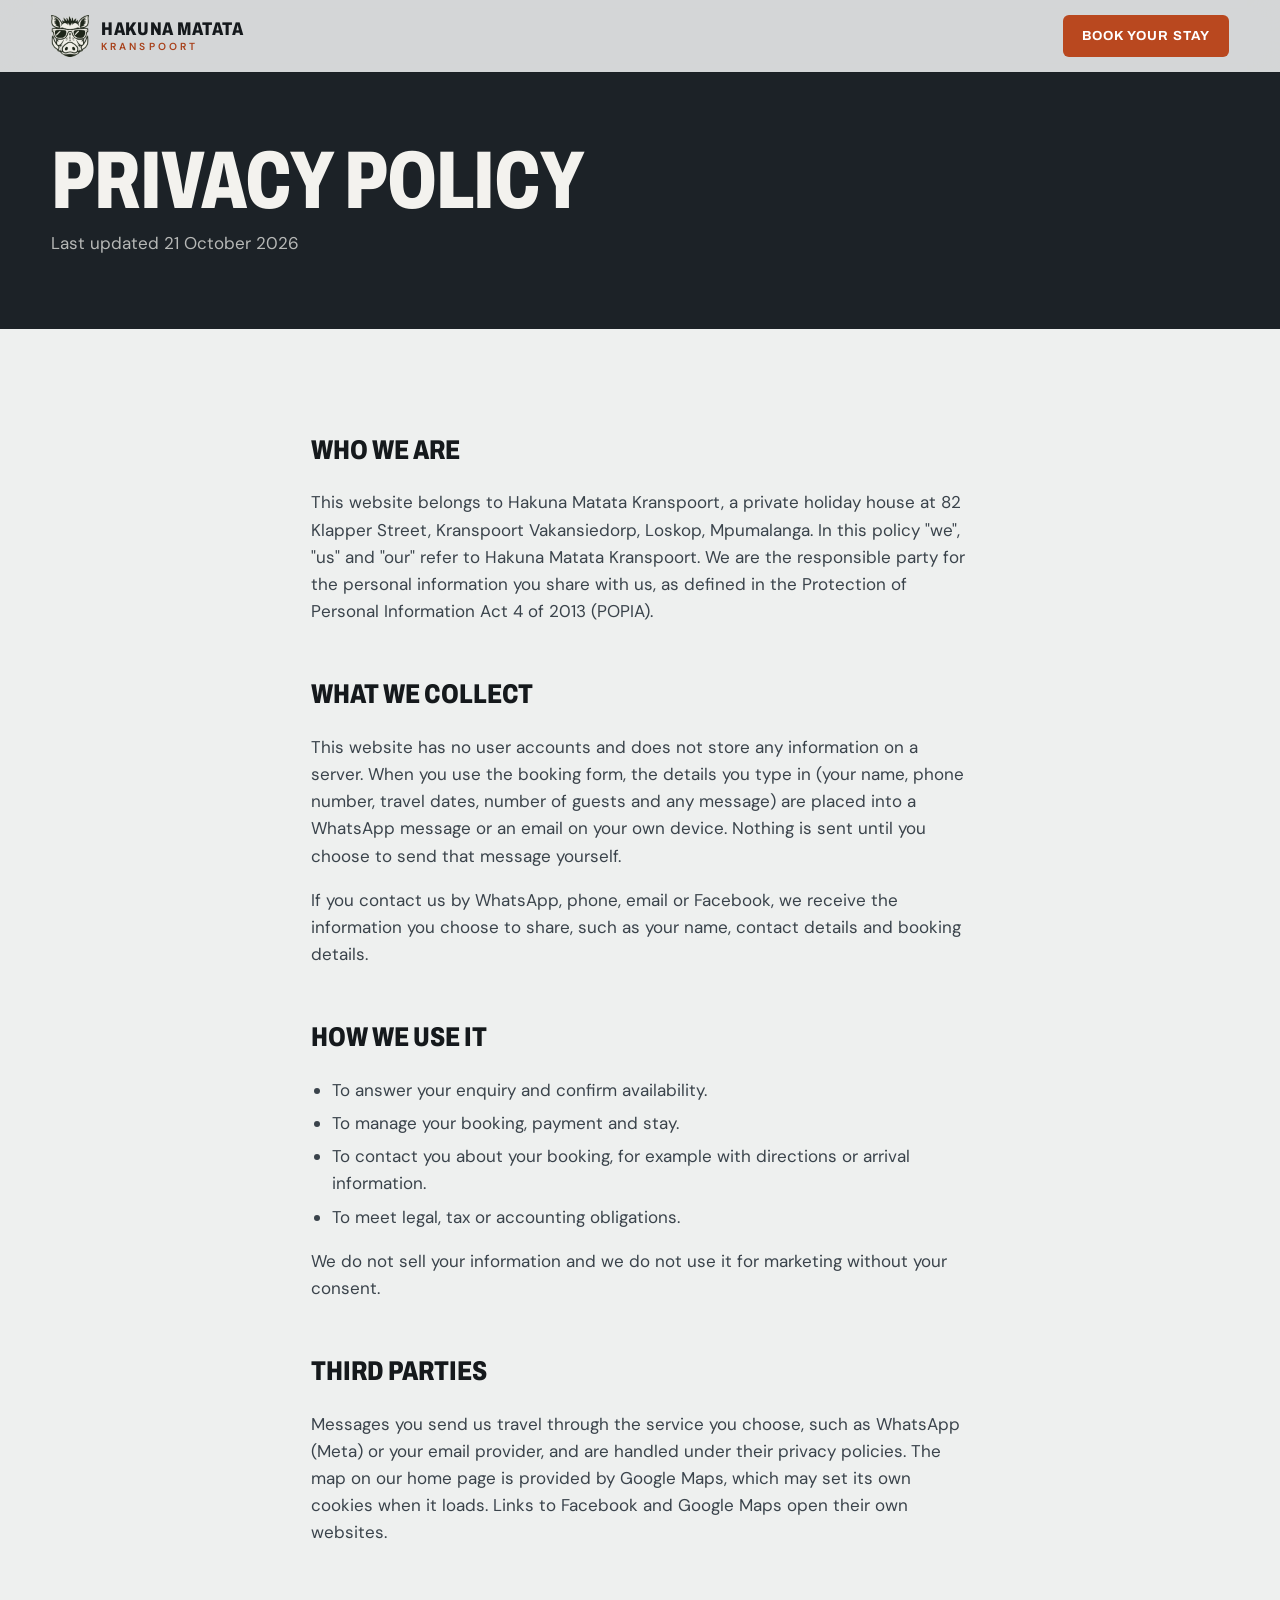
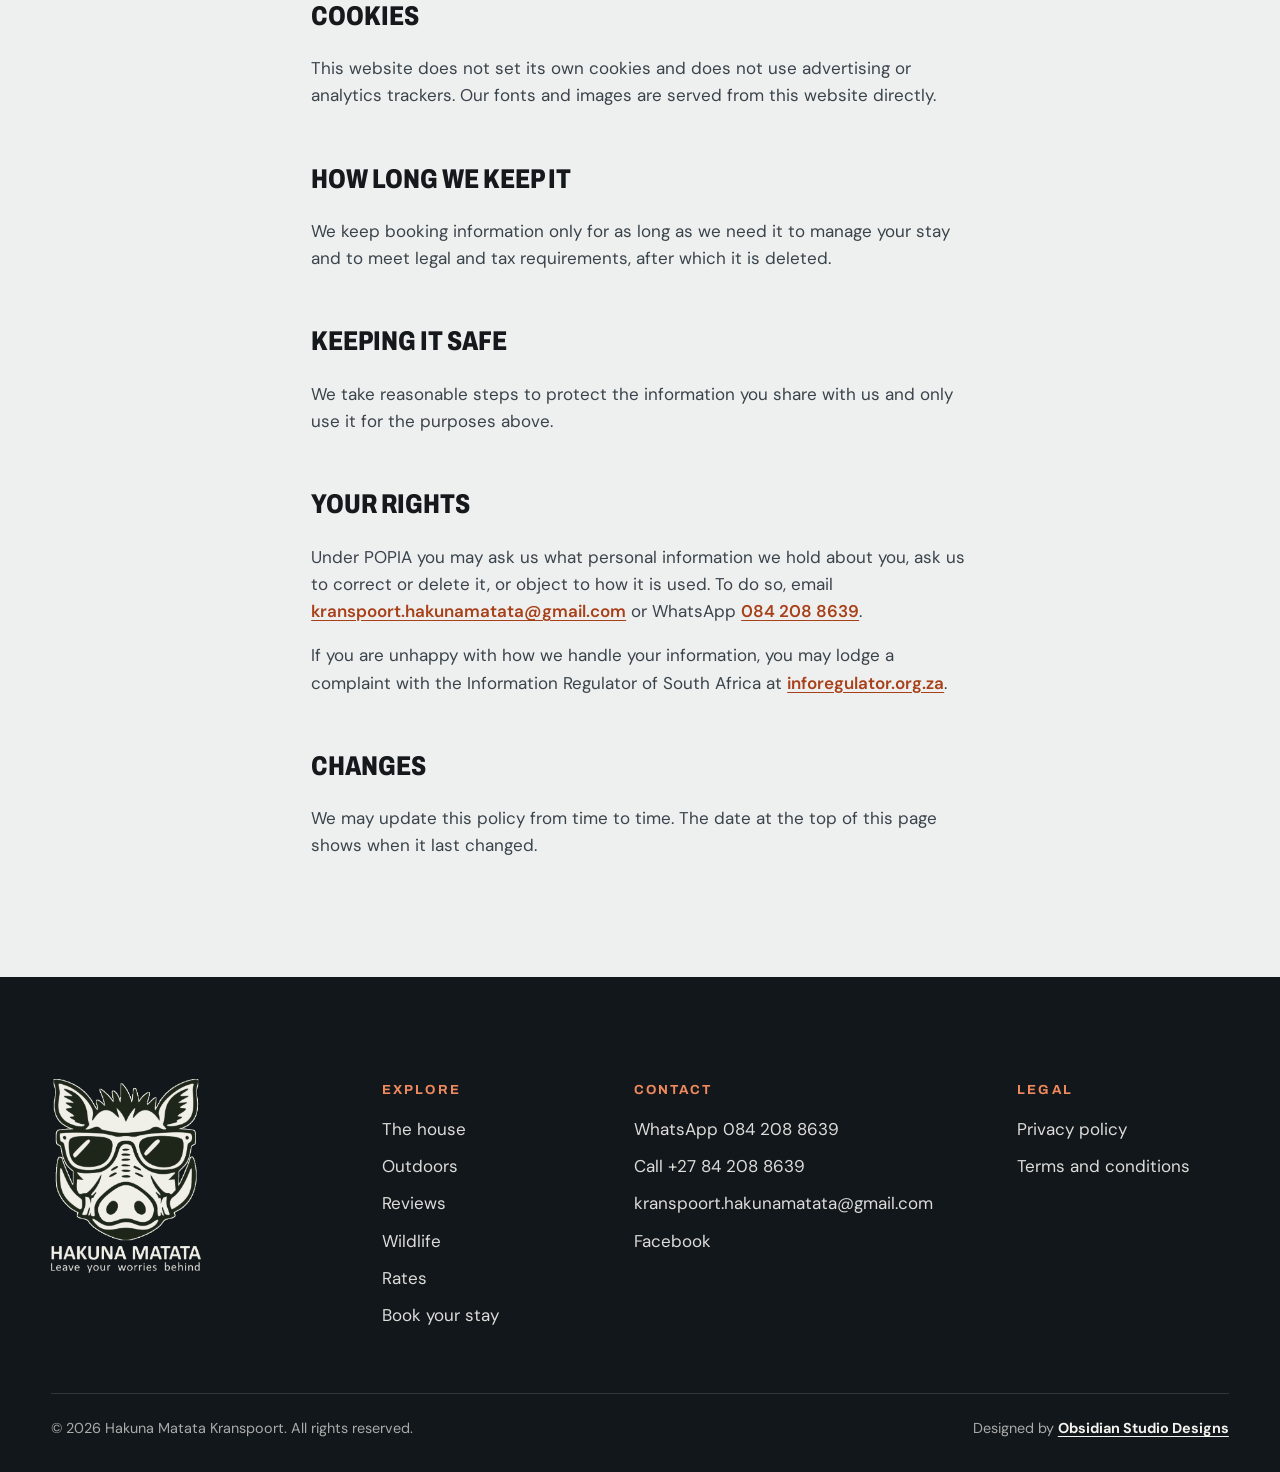
==== commit 25d572f7: "Give the site its own identity, distinct from Seekoeigat New terracotta and slate palette, Archivo c" ====
--- a/privacy.html
+++ b/privacy.html
@@ -6,7 +6,7 @@
   <title>Privacy policy | Hakuna Matata Kranspoort</title>
   <meta name="description" content="How Hakuna Matata Kranspoort handles your personal information under POPIA.">
   <link rel="canonical" href="https://obsidianstudiodesigns.github.io/hakunamatatakranspoort/privacy.html">
-  <meta name="theme-color" content="#232C1E">
+  <meta name="theme-color" content="#1c2227">
   <meta property="og:type" content="website">
   <meta property="og:site_name" content="Hakuna Matata Kranspoort">
   <meta property="og:title" content="Privacy policy | Hakuna Matata Kranspoort">
@@ -19,20 +19,17 @@
   <link rel="icon" type="image/png" sizes="32x32" href="favicon-32x32.png">
   <link rel="apple-touch-icon" href="apple-touch-icon.png">
   <link rel="manifest" href="site.webmanifest">
-  <link rel="preload" href="assets/fonts/bricolage.woff2" as="font" type="font/woff2" crossorigin>
-  <link rel="stylesheet" href="assets/css/styles.css">
+  <link rel="preload" href="assets/fonts/archivo.woff2" as="font" type="font/woff2" crossorigin>
+  <link rel="stylesheet" href="assets/css/styles.css?v=3">
 </head>
 <body>
-  <header class="nav is-solid">
+  <header class="nav is-solid nav--legal">
     <div class="nav__inner container">
-      <a class="brand" href="./">
-        <span class="brand__marks">
-          <img class="brand__mark brand__mark--light" src="assets/img/logo-mark-light.png" alt="" width="452" height="503">
-          <img class="brand__mark brand__mark--dark" src="assets/img/logo-mark.png" alt="" width="452" height="503">
-        </span>
+      <a class="brand" href="./" aria-label="Hakuna Matata Kranspoort home">
+        <span class="brand__mark glint glint--light"><img src="assets/img/logo-mark-light.png" alt="" width="452" height="503"></span>
         <span class="brand__name">Hakuna Matata<small>Kranspoort</small></span>
       </a>
-      <a class="btn btn--primary btn--sm" href="./#book">Book your stay</a>
+      <a class="btn btn--accent btn--sm" href="./#book">Book your stay</a>
     </div>
   </header>
   <main>
@@ -90,6 +87,7 @@
         <h2>Explore</h2>
         <a href="./#house">The house</a>
         <a href="./#outdoors">Outdoors</a>
+        <a href="./#reviews">Reviews</a>
         <a href="./#wildlife">Wildlife</a>
         <a href="./#rates">Rates</a>
         <a href="./#book">Book your stay</a>
--- a/assets/css/styles.css
+++ b/assets/css/styles.css
@@ -1,70 +1,66 @@
 /* Hakuna Matata Kranspoort
-   Palette: forest olive + bone + amber, taken from the brand's own rates card. */
+   Palette: red-earth terracotta on cool slate, taken from the soil and timber in the property photos.
+   Type: Archivo (condensed, heavy caps, echoing the logo lettering) with DM Sans for reading. */
 
 @font-face {
-  font-family: "Bricolage";
-  src: url("../fonts/bricolage.woff2") format("woff2");
-  font-weight: 200 800;
+  font-family: "Archivo";
+  src: url("../fonts/archivo.woff2") format("woff2");
+  font-weight: 100 900;
+  font-stretch: 62% 125%;
   font-display: swap;
 }
 @font-face {
-  font-family: "Instrument Sans";
-  src: url("../fonts/instrument-sans.woff2") format("woff2");
-  font-weight: 400 700;
+  font-family: "DM Sans";
+  src: url("../fonts/dmsans.woff2") format("woff2");
+  font-weight: 100 1000;
   font-display: swap;
 }
-@font-face {
-  font-family: "Instrument Sans";
-  src: url("../fonts/instrument-sans-italic.woff2") format("woff2");
-  font-weight: 400 700;
-  font-style: italic;
-  font-display: swap;
-}
 
 :root {
-  --bg: #f0efe6;
-  --bg-2: #e5e4d7;
-  --surface: #f9f9f3;
-  --ink: #1e261a;
-  --ink-2: #3f4937;
-  --muted: #5a6352;
-  --line: rgb(30 38 26 / .14);
-  --forest: #3a4630;
-  --forest-deep: #232c1e;
-  --night: #10150e;
-  --amber: #d99c3a;
-  --amber-soft: #f0c27a;
-  --bone: #f1f0e8;
-
-  --btn-bg: var(--forest);
-  --btn-ink: var(--bone);
-  --btn-bg-hover: var(--forest-deep);
-
-  --radius: 18px;
-  --radius-sm: 12px;
-  --shadow: 0 30px 60px -30px rgb(35 44 30 / .35);
+  --bg: #eef0ef;
+  --bg-2: #e2e6e5;
+  --surface: #f8f9f9;
+  --ink: #15191c;
+  --ink-2: #3a434b;
+  --muted: #59636c;
+  --line: rgb(21 25 28 / .13);
+  --accent: #b9481f;
+  --accent-hover: #9c3a15;
+  --on-accent: #ffffff;
+  --accent-text: #a8401a;
+  --slate: #1c2227;
+  --slate-2: #262e34;
+  --bone: #f3f2ee;
+
+  --r: 12px;
+  --r-sm: 8px;
+  --r-btn: 6px;
+  --shadow: 0 28px 60px -32px rgb(21 25 28 / .4);
   --ease: cubic-bezier(.16, 1, .3, 1);
-  --container: 1320px;
-  --gutter: clamp(16px, 4vw, 48px);
+  --container: 1340px;
+  --gutter: clamp(16px, 4vw, 52px);
   --nav-h: 72px;
 
-  --font-display: "Bricolage", "Segoe UI", system-ui, sans-serif;
-  --font-body: "Instrument Sans", "Segoe UI", system-ui, sans-serif;
+  --display: "Archivo", "Arial Narrow", "Segoe UI", sans-serif;
+  --body: "DM Sans", "Segoe UI", system-ui, sans-serif;
 }
 
 @media (prefers-color-scheme: dark) {
   :root {
-    --bg: #12170f;
-    --bg-2: #181f15;
-    --surface: #1d251a;
-    --ink: #ecebe2;
-    --ink-2: #cfd2c4;
-    --muted: #a6ad9a;
-    --line: rgb(236 235 226 / .12);
-    --btn-bg: var(--amber);
-    --btn-ink: #1a1f14;
-    --btn-bg-hover: var(--amber-soft);
-    --shadow: 0 30px 60px -30px rgb(0 0 0 / .6);
+    --bg: #111416;
+    --bg-2: #161a1d;
+    --surface: #1b2024;
+    --ink: #eceeed;
+    --ink-2: #c9ced1;
+    --muted: #9aa3aa;
+    --line: rgb(236 238 237 / .12);
+    --accent: #e2703f;
+    --accent-hover: #ee8656;
+    --on-accent: #16110e;
+    --accent-text: #ee8656;
+    --slate: #20272d;
+    --slate-2: #29323a;
+    --shadow: 0 28px 60px -32px rgb(0 0 0 / .7);
   }
 }
 
@@ -76,11 +72,10 @@
   margin: 0;
   background: var(--bg);
   color: var(--ink);
-  font-family: var(--font-body);
+  font-family: var(--body);
   font-size: 17px;
   line-height: 1.6;
   -webkit-font-smoothing: antialiased;
-  text-rendering: optimizeLegibility;
   overflow-x: clip;
 }
 img { display: block; max-width: 100%; height: auto; }
@@ -88,447 +83,390 @@
 button { font: inherit; color: inherit; }
 figure { margin: 0; }
 address { font-style: normal; }
-::selection { background: var(--amber); color: var(--night); }
+::selection { background: var(--accent); color: var(--on-accent); }
+:focus-visible { outline: 2px solid var(--accent); outline-offset: 3px; }
 
 .container { width: 100%; max-width: var(--container); margin-inline: auto; padding-inline: var(--gutter); }
-.section { padding-block: clamp(80px, 11vw, 150px); }
-.skip { position: absolute; left: 16px; top: -60px; z-index: 100; background: var(--forest); color: var(--bone); padding: 10px 16px; border-radius: 999px; }
+.section { padding-block: clamp(84px, 11vw, 150px); }
+.visually-hidden { position: absolute !important; width: 1px; height: 1px; overflow: hidden; clip: rect(0 0 0 0); white-space: nowrap; }
+.skip { position: absolute; left: 16px; top: -60px; z-index: 100; background: var(--accent); color: var(--on-accent); padding: 10px 16px; border-radius: var(--r-btn); }
 .skip:focus { top: 16px; }
-
 .i { width: 1.15em; height: 1.15em; flex: none; fill: currentColor; }
 
 /* Type */
 .h2 {
-  font-family: var(--font-display);
-  font-weight: 600;
-  font-size: clamp(2.3rem, 5.2vw, 4.4rem);
-  line-height: 1.02;
-  letter-spacing: -.035em;
-  margin: 0 0 24px;
+  font-family: var(--display);
+  font-weight: 800;
+  font-stretch: 72%;
+  text-transform: uppercase;
+  font-size: clamp(2.6rem, 6.4vw, 5.6rem);
+  line-height: .9;
+  letter-spacing: -.01em;
+  margin: 0 0 26px;
   text-wrap: balance;
 }
-.h3 { font-family: var(--font-display); font-weight: 600; font-size: 1.6rem; letter-spacing: -.02em; line-height: 1.1; margin: 0 0 12px; }
-.body-lg { font-size: clamp(1.05rem, 1.3vw, 1.2rem); color: var(--ink-2); max-width: 56ch; margin: 0; text-wrap: pretty; }
+.h3 { font-family: var(--display); font-weight: 800; font-stretch: 75%; text-transform: uppercase; font-size: 1.9rem; line-height: 1; margin: 0 0 14px; }
+.body-lg { font-size: clamp(1.05rem, 1.3vw, 1.18rem); color: var(--ink-2); max-width: 54ch; margin: 0; text-wrap: pretty; }
 .eyebrow {
-  font-size: .78rem;
-  font-weight: 600;
-  letter-spacing: .16em;
-  text-transform: uppercase;
-  color: var(--muted);
-  margin: 0 0 18px;
-}
-.stack-head { max-width: 760px; margin-bottom: clamp(40px, 6vw, 72px); }
-
-/* split headline lines */
-[data-split] .w { display: inline-block; overflow: hidden; vertical-align: top; padding-bottom: .08em; margin-bottom: -.08em; }
+  display: inline-flex; align-items: center; gap: 10px;
+  font-family: var(--display); font-stretch: 100%;
+  font-size: .8rem; font-weight: 700; letter-spacing: .18em; text-transform: uppercase;
+  color: var(--accent-text); margin: 0 0 18px;
+}
+.eyebrow::before { content: ""; width: 26px; height: 2px; background: currentColor; }
+.stack-head { max-width: 820px; margin-bottom: clamp(40px, 6vw, 72px); }
+
+[data-split] .w { display: inline-block; overflow: hidden; vertical-align: top; padding-bottom: .06em; margin-bottom: -.06em; }
 [data-split] .w > span { display: inline-block; will-change: transform; }
 
-/* Buttons */
+/* Buttons: square-shouldered, uppercase */
 .btn {
-  --pad: 16px 26px;
+  --pad: 17px 24px;
   display: inline-flex; align-items: center; justify-content: center; gap: 10px;
   padding: var(--pad);
-  border-radius: 999px;
-  border: 1px solid transparent;
-  font-weight: 600; font-size: 1rem; line-height: 1; white-space: nowrap;
-  text-decoration: none; cursor: pointer;
+  border-radius: var(--r-btn);
+  border: 1.5px solid transparent;
+  font-family: var(--display); font-stretch: 100%; font-weight: 700;
+  font-size: .9rem; letter-spacing: .07em; text-transform: uppercase; line-height: 1;
+  white-space: nowrap; text-decoration: none; cursor: pointer;
   transition: background-color .35s var(--ease), color .35s var(--ease), border-color .35s var(--ease), transform .35s var(--ease);
 }
 .btn:active { transform: translateY(1px) scale(.98); }
-.btn .i { transition: transform .4s var(--ease); }
-.btn:hover .i:last-child { transform: translateX(3px); }
-.btn--sm { --pad: 12px 20px; font-size: .95rem; }
-.btn--primary { background: var(--btn-bg); color: var(--btn-ink); }
-.btn--primary:hover { background: var(--btn-bg-hover); }
-.btn--outline { border-color: var(--line); background: transparent; color: var(--ink); border-color: color-mix(in srgb, var(--ink) 30%, transparent); }
-.btn--outline:hover { background: var(--ink); color: var(--bg); }
-.btn--glass {
-  color: var(--bone);
-  background: rgb(241 240 232 / .1);
-  border-color: rgb(241 240 232 / .38);
-  backdrop-filter: blur(14px) saturate(140%);
-  -webkit-backdrop-filter: blur(14px) saturate(140%);
-}
-.btn--glass:hover { background: var(--bone); color: var(--forest-deep); }
-.hero .btn--primary, .nav:not(.is-solid) .btn--primary, .nights .btn--primary { background: var(--amber); color: #1a1f14; }
-.hero .btn--primary:hover, .nav:not(.is-solid) .btn--primary:hover { background: var(--amber-soft); }
+.btn .i { transition: transform .45s var(--ease); }
+.btn:hover .i:last-child { transform: translateX(4px); }
+.btn--sm { --pad: 13px 18px; font-size: .82rem; }
+.btn--accent { background: var(--accent); color: var(--on-accent); }
+.btn--accent:hover { background: var(--accent-hover); }
+.btn--line { border-color: color-mix(in srgb, var(--ink) 55%, transparent); color: var(--ink); background: transparent; }
+.btn--line:hover { background: var(--ink); color: var(--bg); border-color: var(--ink); }
 .link-btn {
-  display: inline-flex; align-items: center; gap: 8px; margin-top: 28px;
-  background: none; border: 0; padding: 6px 0; cursor: pointer;
-  font-weight: 600; color: var(--ink); border-bottom: 1px solid currentColor;
-}
-.link-btn:hover .i { transform: translate(2px, -2px); }
+  display: inline-flex; align-items: center; gap: 8px; margin-top: 30px;
+  background: none; border: 0; padding: 6px 0; cursor: pointer; text-decoration: none;
+  font-family: var(--display); font-weight: 700; font-size: .9rem; letter-spacing: .07em; text-transform: uppercase;
+  color: var(--ink); border-bottom: 2px solid var(--accent);
+}
 .link-btn .i { transition: transform .4s var(--ease); }
-:focus-visible { outline: 2px solid var(--amber); outline-offset: 3px; }
+.link-btn:hover .i { transform: translate(3px, -3px); }
+
+/* Logo sunglasses glint */
+.glint { position: relative; display: inline-block; --m: url("../img/logo-mark.png"); }
+.glint--light { --m: url("../img/logo-mark-light.png"); }
+.glint img { display: block; width: 100%; }
+.glint::after {
+  content: ""; position: absolute; inset: 0; pointer-events: none;
+  background: linear-gradient(105deg, transparent 38%, rgb(255 255 255 / .95) 50%, transparent 62%) no-repeat;
+  background-size: 260% 100%; background-position: 160% 0;
+  -webkit-mask: var(--m) center / contain no-repeat; mask: var(--m) center / contain no-repeat;
+  animation: glint 5.5s var(--ease) infinite;
+}
+@keyframes glint { 0%, 62% { background-position: 160% 0; } 100% { background-position: -60% 0; } }
 
 /* NAV */
 .nav {
-  position: fixed; inset: 0 0 auto; z-index: 40;
-  height: var(--nav-h);
-  color: var(--bone);
-  transition: background-color .5s var(--ease), color .5s var(--ease), box-shadow .5s var(--ease), transform .5s var(--ease);
+  position: fixed; inset: 0 0 auto; z-index: 40; height: var(--nav-h);
+  color: var(--ink);
+  transition: background-color .5s var(--ease), box-shadow .5s var(--ease), transform .5s var(--ease);
 }
 .nav.is-solid {
-  background: color-mix(in srgb, var(--bg) 86%, transparent);
-  backdrop-filter: blur(16px) saturate(150%);
-  -webkit-backdrop-filter: blur(16px) saturate(150%);
-  color: var(--ink);
+  background: color-mix(in srgb, var(--bg) 88%, transparent);
+  backdrop-filter: blur(16px) saturate(140%); -webkit-backdrop-filter: blur(16px) saturate(140%);
   box-shadow: 0 1px 0 var(--line);
 }
 .nav.is-hidden { transform: translateY(-100%); }
-.nav__inner { height: 100%; display: flex; align-items: center; gap: 32px; }
+.nav.is-over:not(.is-solid) { color: var(--bone); }
+.nav.is-over:not(.is-solid) .brand__name small { color: #f6a27c; }
+.nav.is-over:not(.is-solid) .nav__toggle { border-color: rgb(243 242 238 / .35); }
+.nav__inner { height: 100%; display: flex; align-items: center; gap: 30px; }
 .brand { display: flex; align-items: center; gap: 12px; text-decoration: none; margin-right: auto; }
-.brand__marks { display: grid; width: 40px; }
-.brand__mark { grid-area: 1 / 1; width: 40px; height: auto; transition: opacity .5s var(--ease); }
-.brand__mark--dark { opacity: 0; }
-.nav.is-solid .brand__mark--dark { opacity: 1; }
-.nav.is-solid .brand__mark--light { opacity: 0; }
-.brand__name { font-family: var(--font-display); font-weight: 700; font-size: 1.05rem; letter-spacing: .02em; text-transform: uppercase; line-height: 1; display: grid; gap: 4px; }
-.brand__name small { font-family: var(--font-body); font-weight: 500; font-size: .7rem; letter-spacing: .24em; opacity: .75; }
-.brand__name { white-space: nowrap; }
+.brand__mark { width: 38px; }
+.brand__name { font-family: var(--display); font-weight: 800; font-stretch: 80%; font-size: 1.15rem; letter-spacing: .02em; text-transform: uppercase; line-height: 1; display: grid; gap: 3px; white-space: nowrap; }
+.brand__name small { font-family: var(--body); font-weight: 600; font-size: .64rem; letter-spacing: .3em; color: var(--accent-text); }
+.nav__links { display: flex; gap: 26px; }
+.nav__links a { text-decoration: none; font-weight: 600; font-size: .95rem; position: relative; padding-block: 6px; }
+.nav__links a::after { content: ""; position: absolute; left: 0; right: 0; bottom: 0; height: 2px; background: var(--accent); transform: scaleX(0); transform-origin: right; transition: transform .5s var(--ease); }
+.nav__links a:hover::after { transform: scaleX(1); transform-origin: left; }
+.nav__toggle { display: none; }
+
+.menu { position: fixed; inset: 0; z-index: 35; background: var(--slate); color: var(--bone); padding: calc(var(--nav-h) + 32px) var(--gutter) 32px; display: flex; flex-direction: column; justify-content: space-between; }
+.menu[hidden] { display: none; }
+.menu__links { display: grid; gap: 2px; }
+.menu__links a { font-family: var(--display); font-weight: 800; font-stretch: 72%; text-transform: uppercase; font-size: clamp(2.6rem, 12vw, 3.6rem); text-decoration: none; line-height: 1.02; }
+.menu__links a:last-child { color: var(--accent); }
+@media (prefers-color-scheme: dark) { .menu__links a:last-child { color: var(--accent); } }
+.menu__foot { display: grid; gap: 14px; border-top: 1px solid rgb(243 242 238 / .16); padding-top: 24px; }
+.menu__foot a { display: flex; align-items: center; gap: 12px; text-decoration: none; font-weight: 600; }
+body.menu-open { overflow: hidden; }
+body.menu-open .nav { color: var(--bone); background: transparent; box-shadow: none; backdrop-filter: none; }
+
+@media (max-width: 1023px) {
+  .nav__links, .nav__cta { display: none; }
+  .nav__toggle { display: grid; place-content: center; gap: 7px; width: 46px; height: 46px; border-radius: var(--r-btn); background: transparent; border: 1.5px solid var(--line); cursor: pointer; }
+  body.menu-open .nav__toggle { border-color: rgb(243 242 238 / .3); }
+  .nav__toggle span { display: block; width: 18px; height: 2px; background: currentColor; transition: transform .45s var(--ease); }
+  .nav__toggle[aria-expanded="true"] span:first-child { transform: translateY(4.5px) rotate(45deg); }
+  .nav__toggle[aria-expanded="true"] span:last-child { transform: translateY(-4.5px) rotate(-45deg); }
+}
 @media (max-width: 420px) {
   .brand { gap: 10px; }
-  .brand__name { font-size: .9rem; }
-  .brand__name small { font-size: .62rem; letter-spacing: .2em; }
+  .brand__name { font-size: 1rem; }
   .nav__inner { gap: 12px; }
 }
-.nav__links { display: flex; gap: 30px; }
-.nav__links a { text-decoration: none; font-weight: 500; font-size: .98rem; position: relative; padding-block: 6px; }
-.nav__links a::after { content: ""; position: absolute; left: 0; right: 0; bottom: 0; height: 1px; background: currentColor; transform: scaleX(0); transform-origin: right; transition: transform .5s var(--ease); }
-.nav__links a:hover::after { transform: scaleX(1); transform-origin: left; }
-.nav__toggle { display: none; }
-
-@media (prefers-color-scheme: dark) {
-  .nav.is-solid .brand__mark--dark { opacity: 0; }
-  .nav.is-solid .brand__mark--light { opacity: 1; }
-}
-
-/* Mobile menu */
-.menu {
-  position: fixed; inset: 0; z-index: 35;
-  background: var(--forest-deep); color: var(--bone);
-  padding: calc(var(--nav-h) + 32px) var(--gutter) 32px;
-  display: flex; flex-direction: column; justify-content: space-between;
-}
-.menu[hidden] { display: none; }
-.menu__links { display: grid; gap: 6px; }
-.menu__links a { font-family: var(--font-display); font-size: clamp(2.2rem, 10vw, 3.2rem); font-weight: 600; letter-spacing: -.03em; text-decoration: none; line-height: 1.15; }
-.menu__foot { display: grid; gap: 14px; border-top: 1px solid rgb(241 240 232 / .16); padding-top: 24px; }
-.menu__foot a { display: flex; align-items: center; gap: 12px; text-decoration: none; font-weight: 500; }
-body.menu-open { overflow: hidden; }
-body.menu-open .nav { color: var(--bone); background: transparent; box-shadow: none; backdrop-filter: none; }
-body.menu-open .nav .brand__mark--light { opacity: 1; }
-body.menu-open .nav .brand__mark--dark { opacity: 0; }
-
-@media (max-width: 1023px) {
-  .nav__links, .nav__cta { display: none; }
-  .nav__toggle {
-    display: grid; place-content: center; gap: 7px;
-    width: 46px; height: 46px; border-radius: 999px;
-    background: rgb(241 240 232 / .12); border: 1px solid rgb(241 240 232 / .3);
-    cursor: pointer;
-  }
-  .nav.is-solid .nav__toggle { background: transparent; border-color: var(--line); }
-  .nav__toggle span { display: block; width: 18px; height: 1.5px; background: currentColor; transition: transform .45s var(--ease); }
-  .nav__toggle[aria-expanded="true"] span:first-child { transform: translateY(4.25px) rotate(45deg); }
-  .nav__toggle[aria-expanded="true"] span:last-child { transform: translateY(-4.25px) rotate(-45deg); }
-}
 
 /* HERO */
-.hero {
-  position: relative; isolation: isolate;
-  min-height: 100dvh;
-  display: flex; align-items: flex-end;
-  color: var(--bone);
-  background: var(--night);
-  overflow: hidden;
-}
-.hero__media { position: absolute; inset: -4% 0 -4%; z-index: -4; will-change: transform; }
+.hero { position: relative; isolation: isolate; background: var(--bg); overflow: hidden; }
+.hero__media { position: absolute; inset: 0; z-index: 2; background: var(--slate); will-change: clip-path; }
+.js .hero__media { clip-path: inset(100% 0 0 0); }
 .hero__frame { position: absolute; inset: 0; opacity: 0; }
 .hero__frame.is-active { opacity: 1; }
-.hero__frame img { width: 100%; height: 100%; object-fit: cover; transform-origin: 60% 45%; will-change: transform; }
-.hero__frame:nth-child(2) img { object-position: 35% 50%; }
-.hero__frame:nth-child(3) img { object-position: 50% 55%; }
-.hero__sun {
-  position: absolute; z-index: -3; pointer-events: none;
-  left: -18vw; top: -22vh; width: 80vw; height: 80vw; max-width: 1200px; max-height: 1200px;
-  background: radial-gradient(closest-side, rgb(255 214 150 / .55), rgb(255 186 100 / .22) 40%, transparent 72%);
-  mix-blend-mode: screen;
-  animation: sun 14s ease-in-out infinite alternate;
-}
-@keyframes sun {
-  from { transform: translate3d(0, 0, 0) scale(1); opacity: .75; }
-  to { transform: translate3d(4vw, 3vh, 0) scale(1.12); opacity: 1; }
-}
-.hero__motes { position: absolute; inset: 0; z-index: -2; width: 100%; height: 100%; pointer-events: none; }
-.hero__shade {
-  position: absolute; inset: 0; z-index: -1; pointer-events: none;
-  background:
-    linear-gradient(to top, rgb(14 18 11 / .88) 0%, rgb(14 18 11 / .45) 38%, rgb(14 18 11 / 0) 65%),
-    linear-gradient(to right, rgb(14 18 11 / .55) 0%, rgb(14 18 11 / 0) 60%),
-    linear-gradient(to bottom, rgb(14 18 11 / .45) 0%, rgb(14 18 11 / 0) 22%);
-}
-.grain {
-  position: absolute; inset: -50%; z-index: 0; pointer-events: none; opacity: .09;
-  background-image: url("data:image/svg+xml;utf8,<svg xmlns='http://www.w3.org/2000/svg' width='220' height='220'><filter id='n'><feTurbulence type='fractalNoise' baseFrequency='.85' numOctaves='3' stitchTiles='stitch'/><feColorMatrix values='0 0 0 0 1  0 0 0 0 1  0 0 0 0 1  0 0 0 .9 0'/></filter><rect width='100%' height='100%' filter='url(%23n)'/></svg>");
-  animation: grain 1.2s steps(6) infinite;
-}
-@keyframes grain {
-  0% { transform: translate(0, 0); } 20% { transform: translate(-3%, 2%); } 40% { transform: translate(2%, -3%); }
-  60% { transform: translate(-2%, -1%); } 80% { transform: translate(3%, 3%); } 100% { transform: translate(0, 0); }
-}
-.hero__content { position: relative; z-index: 1; padding-bottom: clamp(56px, 9vh, 104px); padding-top: calc(var(--nav-h) + 40px); }
-.hero__eyebrow { color: rgb(241 240 232 / .78); }
-.hero__title {
-  font-family: var(--font-display);
-  font-weight: 600;
-  font-size: clamp(3rem, 8.4vw, 7.4rem);
-  line-height: .96;
-  letter-spacing: -.045em;
-  margin: 0 0 24px;
-  max-width: 11ch;
-}
-.hero__lede { font-size: clamp(1.05rem, 1.4vw, 1.25rem); max-width: 44ch; margin: 0 0 36px; color: rgb(241 240 232 / .86); }
-.hero__cta { display: flex; flex-wrap: wrap; gap: 12px; }
-.hero__progress { position: absolute; right: var(--gutter); bottom: clamp(56px, 9vh, 104px); display: flex; gap: 8px; z-index: 1; }
-.hero__progress i { display: block; width: 34px; height: 2px; background: rgb(241 240 232 / .25); position: relative; overflow: hidden; border-radius: 2px; }
+.hero__frame img { width: 100%; height: 100%; object-fit: cover; transform-origin: 55% 50%; will-change: transform; }
+.hero__frame:nth-child(3) img { object-position: 35% 50%; }
+.hero__shade { position: absolute; inset: 0; background: radial-gradient(70% 60% at 50% 50%, rgb(12 15 17 / .55), rgb(12 15 17 / .2) 70%), linear-gradient(to top, rgb(12 15 17 / .5), transparent 40%); opacity: 0; pointer-events: none; }
+.hero__sticker {
+  position: absolute; left: 50%; top: 50%; width: min(220px, 46vw);
+  transform: translate(-50%, -50%) scale(.6); opacity: 0;
+  display: grid; justify-items: center; gap: 18px; text-align: center; color: var(--bone); pointer-events: none;
+}
+.hero__sticker .glint { width: 100%; filter: drop-shadow(0 18px 30px rgb(0 0 0 / .35)); }
+.hero__sticker p { margin: 0; font-family: var(--display); font-weight: 800; font-stretch: 75%; text-transform: uppercase; letter-spacing: .14em; font-size: .95rem; white-space: nowrap; }
+.hero__inner {
+  position: relative; z-index: 3; min-height: 100dvh;
+  display: grid; grid-template-columns: minmax(0, 5fr) minmax(0, 7fr); gap: clamp(28px, 4vw, 72px);
+  padding-top: calc(var(--nav-h) + 16px);
+}
+.hero__left { container-type: inline-size; display: flex; flex-direction: column; justify-content: space-between; gap: 32px; padding-bottom: clamp(32px, 6vh, 72px); }
+.hero__mark {
+  margin: 0; display: flex; flex-direction: column;
+  font-family: var(--display); font-weight: 850; font-stretch: 66%;
+  font-size: 31cqi; line-height: .8; letter-spacing: -.012em; text-transform: uppercase;
+  color: var(--ink);
+}
+.hero__mark-line { display: block; overflow: hidden; padding-top: .05em; }
+.hero__mark-line > span { display: block; }
+.hero__mark-line:nth-child(2) { color: var(--accent); }
+.hero__copy { max-width: 460px; }
+.hero__tag { font-family: var(--display); font-weight: 800; font-stretch: 80%; text-transform: uppercase; font-size: clamp(1.4rem, 2vw, 1.9rem); line-height: 1.02; margin: 0 0 16px; }
+.hero__lede { margin: 0 0 30px; color: var(--ink-2); max-width: 38ch; }
+.hero__cta { display: flex; flex-wrap: wrap; gap: 10px; }
+.hero__slot { position: relative; min-height: 300px; }
+.hero__progress { position: absolute; right: 22px; bottom: 22px; display: flex; gap: 6px; z-index: 4; }
+.hero__progress i { display: block; width: 28px; height: 3px; background: rgb(243 242 238 / .3); position: relative; overflow: hidden; }
 .hero__progress i::after { content: ""; position: absolute; inset: 0; background: var(--bone); transform: scaleX(0); transform-origin: left; }
 .hero__progress i.is-on::after { animation: prog var(--dur, 7s) linear forwards; }
 .hero__progress i.is-done::after { transform: scaleX(1); }
 @keyframes prog { to { transform: scaleX(1); } }
-@media (max-width: 760px) {
-  .hero__progress { display: none; }
-  .hero__content { padding-bottom: 44px; }
+html:not(.js) .hero__media { display: none; }
+@media (max-width: 1023px) {
+  .hero__inner { grid-template-columns: minmax(0, 1fr); grid-template-rows: auto 1fr; gap: 22px; }
+  .hero__left { padding-bottom: 0; gap: 20px; justify-content: start; }
+  .hero__mark { font-size: min(31cqi, 11rem); line-height: .78; }
+  .hero__lede { margin-bottom: 22px; }
+  .hero__slot { min-height: 34vh; }
+  .hero__progress { right: 16px; bottom: 16px; }
+}
+@media (max-width: 520px) {
   .hero__cta .btn { flex: 1 1 auto; }
+  .hero__lede { font-size: .98rem; }
 }
 
 /* INTRO */
-.intro__grid { display: grid; grid-template-columns: 1.15fr .85fr; gap: clamp(40px, 7vw, 110px); align-items: center; }
-.intro__copy .body-lg { margin-bottom: 48px; }
-.facts { list-style: none; margin: 0; padding: 32px 0 0; border-top: 1px solid var(--line); display: grid; grid-template-columns: repeat(3, 1fr); gap: 28px 24px; }
-.facts li { display: flex; gap: 14px; align-items: flex-start; }
-.facts .i { width: 26px; height: 26px; color: var(--forest); margin-top: 2px; }
+.intro__grid { display: grid; grid-template-columns: .9fr 1.1fr; gap: clamp(40px, 7vw, 110px); align-items: center; }
+.intro__copy .body-lg { margin-bottom: 44px; }
+.intro__art { position: relative; padding-bottom: 14%; }
+.intro__arch { aspect-ratio: 4 / 5; overflow: hidden; border-radius: 50% 50% var(--r) var(--r) / 36% 36% var(--r) var(--r); box-shadow: var(--shadow); }
+.intro__arch img, .intro__small img { width: 100%; height: 115%; object-fit: cover; margin-top: -7%; }
+.intro__small { position: absolute; right: -8%; bottom: 0; width: 42%; aspect-ratio: 4 / 5; border-radius: var(--r); overflow: hidden; border: 6px solid var(--bg); box-shadow: var(--shadow); }
+.facts { list-style: none; margin: 0; padding: 0; display: grid; grid-template-columns: repeat(2, 1fr); gap: 0 28px; }
+.facts li { display: flex; gap: 14px; align-items: flex-start; padding: 18px 0; border-top: 1px solid var(--line); }
+.facts .i { width: 26px; height: 26px; color: var(--accent); margin-top: 2px; }
 .facts span { display: grid; gap: 2px; font-size: .92rem; color: var(--muted); line-height: 1.4; }
-.facts strong { color: var(--ink); font-size: 1rem; font-weight: 600; }
-.intro__art { position: relative; padding-bottom: 18%; }
-.intro__tall { border-radius: var(--radius); overflow: hidden; aspect-ratio: 3 / 4; box-shadow: var(--shadow); }
-.intro__tall img, .intro__small img { width: 100%; height: 115%; object-fit: cover; margin-top: -7%; }
-.intro__small {
-  position: absolute; left: -22%; bottom: 0; width: 58%;
-  aspect-ratio: 4 / 3; border-radius: var(--radius); overflow: hidden;
-  border: 6px solid var(--bg); box-shadow: var(--shadow);
-}
-@media (prefers-color-scheme: dark) { .facts .i { color: var(--amber); } }
+.facts strong { font-family: var(--display); font-stretch: 85%; font-weight: 800; text-transform: uppercase; letter-spacing: .02em; color: var(--ink); font-size: 1.02rem; }
 @media (max-width: 1023px) {
   .intro__grid { grid-template-columns: 1fr; }
-  .facts { grid-template-columns: repeat(2, 1fr); }
-  .intro__art { max-width: 520px; margin-left: auto; width: 88%; }
-  .intro__small { left: -14%; }
-}
-@media (max-width: 520px) { .facts { grid-template-columns: 1fr 1fr; gap: 22px 16px; } }
+  .intro__art { max-width: 480px; width: 86%; }
+}
+@media (max-width: 520px) { .facts { grid-template-columns: 1fr; } }
 
 /* BENTO */
+.house { background: var(--bg-2); }
 .bento {
-  display: grid; gap: 14px;
+  display: grid; gap: 12px;
   grid-template-columns: repeat(4, 1fr);
   grid-template-rows: repeat(3, clamp(180px, 17vw, 250px));
-  grid-template-areas:
-    "a a b c"
-    "a a b d"
-    "e f f d";
-}
-.bento__cell { position: relative; padding: 0; border: 0; border-radius: var(--radius); overflow: hidden; cursor: zoom-in; background: var(--bg-2); }
-.bento__cell img { width: 100%; height: 100%; object-fit: cover; transition: transform 1.2s var(--ease), filter .6s var(--ease); }
+  grid-template-areas: "a a b c" "a a b d" "e f f d";
+}
+.bento__cell { position: relative; padding: 0; border: 0; border-radius: var(--r); overflow: hidden; cursor: zoom-in; background: var(--bg); }
+.bento__cell img { width: 100%; height: 100%; object-fit: cover; transition: transform 1.2s var(--ease); }
 .bento__cell:hover img { transform: scale(1.05); }
-.bento__cell::after { content: ""; position: absolute; inset: 0; border-radius: inherit; box-shadow: inset 0 0 0 1px rgb(255 255 255 / .06); pointer-events: none; }
 .bento__a { grid-area: a; } .bento__b { grid-area: b; } .bento__c { grid-area: c; }
 .bento__d { grid-area: d; } .bento__e { grid-area: e; } .bento__f { grid-area: f; }
 .bento__b img { object-position: 30% 50%; }
 .bento__d img { object-position: 30% 75%; }
+.bento__e img { object-position: 50% 70%; }
+.bento__f img { object-position: 50% 60%; }
 @media (max-width: 760px) {
-  .bento {
-    grid-template-columns: 1fr 1fr;
-    grid-template-rows: 240px 200px 200px 170px;
-    grid-template-areas: "a a" "b c" "b d" "e f";
-    gap: 10px;
-  }
-}
-
-/* OUTDOORS (horizontal) */
-.outdoors { background: var(--bg-2); overflow: hidden; }
-.outdoors__track {
-  display: flex; align-items: center; gap: clamp(20px, 2.4vw, 36px);
-  padding: clamp(80px, 11vw, 140px) var(--gutter);
-  width: max-content;
-}
-.outdoors__intro { width: min(440px, 80vw); flex: none; padding-right: clamp(0px, 3vw, 40px); }
-.panel { --ph: min(58vh, 600px); flex: none; width: calc(var(--ph) * .8); }
-.panel:nth-of-type(even) { width: calc(var(--ph) * 1.3); }
-.panel__img { border-radius: var(--radius); overflow: hidden; height: var(--ph); width: 100%; margin-bottom: 20px; background: var(--bg); }
-@media (min-width: 1024px) {
-  .outdoors__track { height: 100dvh; padding-block: calc(var(--nav-h) * .5) 0; }
-}
-.panel__img img { width: 118%; max-width: none; height: 100%; object-fit: cover; will-change: transform; }
-.panel h3 { font-family: var(--font-display); font-weight: 600; font-size: 1.5rem; letter-spacing: -.02em; margin: 0 0 6px; }
-.panel p { margin: 0; color: var(--muted); max-width: 38ch; }
+  .bento { grid-template-columns: 1fr 1fr; grid-template-rows: 240px 200px 200px 170px; grid-template-areas: "a a" "b c" "b d" "e f"; gap: 8px; }
+}
+
+/* OUTDOORS: sticky stage */
+.outdoors__grid { display: grid; grid-template-columns: minmax(0, 1.05fr) minmax(0, .95fr); gap: clamp(32px, 6vw, 96px); align-items: start; }
+.outdoors__stage { position: sticky; top: calc(var(--nav-h) + 28px); height: calc(100dvh - var(--nav-h) - 56px); }
+.outdoors__frame { position: relative; height: 100%; overflow: hidden; border-radius: 50% 50% var(--r) var(--r) / 30% 30% var(--r) var(--r); background: var(--bg-2); }
+.outdoors__frame img { position: absolute; inset: 0; width: 100%; height: 100%; object-fit: cover; opacity: 0; transform: scale(1.08); transition: opacity 1s var(--ease), transform 1.6s var(--ease); }
+.outdoors__frame img.is-on { opacity: 1; transform: none; }
+.outdoors__head { padding-top: 6vh; margin-bottom: 4vh; }
+.space { min-height: 62vh; display: flex; flex-direction: column; justify-content: center; border-top: 1px solid var(--line); opacity: .32; transition: opacity .6s var(--ease); }
+.space.is-on { opacity: 1; }
+.space h3 { font-family: var(--display); font-weight: 800; font-stretch: 70%; text-transform: uppercase; font-size: clamp(2.4rem, 4.6vw, 4.2rem); line-height: .9; margin: 0 0 14px; }
+.space p { margin: 0; color: var(--ink-2); max-width: 36ch; font-size: 1.08rem; }
+.space__img { display: none; }
 @media (max-width: 1023px) {
-  .outdoors__track {
-    width: auto; overflow-x: auto; scroll-snap-type: x mandatory; overscroll-behavior-x: contain;
-    align-items: flex-start; scrollbar-width: none; -webkit-overflow-scrolling: touch;
-    scroll-padding-inline: var(--gutter);
-  }
-  .outdoors__track::-webkit-scrollbar { display: none; }
-  .outdoors__intro { align-self: center; scroll-snap-align: start; }
-  .panel, .panel:nth-of-type(even) { width: min(78vw, 420px); scroll-snap-align: start; }
-  .panel__img, .panel:nth-of-type(even) .panel__img { width: 100%; height: auto; aspect-ratio: 4 / 5; }
-  .panel__img img { width: 100%; }
-}
+  .outdoors__grid { grid-template-columns: 1fr; }
+  .outdoors__stage { display: none; }
+  .outdoors__head { padding-top: 0; }
+  .space { min-height: 0; opacity: 1; padding: 28px 0 8px; }
+  .space__img { display: block; width: 100%; aspect-ratio: 4 / 3; object-fit: cover; border-radius: var(--r); margin-bottom: 18px; }
+  .space h3 { font-size: 2.2rem; }
+}
+
+/* REVIEWS */
+.reviews { background: var(--bg-2); }
+.reviews__grid { display: grid; gap: 12px; grid-template-columns: 1.35fr 1fr .8fr; grid-template-areas: "f a p" "f b p"; }
+.review { margin: 0; border-radius: var(--r); padding: clamp(24px, 3vw, 36px); background: var(--surface); display: flex; flex-direction: column; gap: 18px; }
+.review:nth-child(2) { grid-area: a; }
+.review:nth-child(3) { grid-area: b; }
+.review blockquote { margin: 0; font-size: 1.08rem; line-height: 1.55; color: var(--ink); text-wrap: pretty; }
+.review figcaption { margin-top: auto; display: grid; gap: 2px; font-size: .92rem; }
+.review figcaption strong { font-family: var(--display); font-stretch: 85%; font-weight: 800; text-transform: uppercase; letter-spacing: .03em; }
+.review figcaption span { color: var(--muted); }
+.review__mark { width: 30px; height: 30px; color: var(--accent); }
+.review--feature { grid-area: f; background: var(--accent); color: var(--on-accent); justify-content: space-between; padding: clamp(28px, 4vw, 52px); }
+.review--feature blockquote { color: inherit; font-family: var(--display); font-weight: 800; font-stretch: 78%; text-transform: uppercase; font-size: clamp(1.8rem, 3vw, 2.7rem); line-height: 1; }
+.review--feature figcaption span { color: inherit; opacity: .78; }
+.review__stars { display: flex; gap: 4px; }
+.review__stars .i { width: 22px; height: 22px; }
+.review--photo { grid-area: p; padding: 0; overflow: hidden; }
+.review--photo img { width: 100%; height: 100%; object-fit: cover; }
+@media (max-width: 1023px) { .reviews__grid { grid-template-columns: 1fr 1fr; grid-template-areas: "f f" "a b"; } .review--photo { display: none; } }
+@media (max-width: 640px) { .reviews__grid { grid-template-columns: 1fr; grid-template-areas: "f" "a" "b"; } }
 
 /* WILDLIFE strips */
-.strips { display: flex; gap: 12px; height: clamp(440px, 64vh, 640px); }
-.strip {
-  position: relative; flex: 1; min-width: 0; padding: 0; border: 0;
-  border-radius: var(--radius); overflow: hidden; cursor: pointer; background: var(--night);
-  transition: flex-grow .9s var(--ease);
-  text-align: left; color: var(--bone);
-}
+.strips { display: flex; gap: 10px; height: clamp(440px, 64vh, 640px); }
+.strip { position: relative; flex: 1; min-width: 0; padding: 0; border: 0; border-radius: var(--r); overflow: hidden; cursor: pointer; background: var(--slate); transition: flex-grow .9s var(--ease); text-align: left; color: var(--bone); }
 .strip.is-open { flex-grow: 4.2; cursor: default; }
-.strip img { position: absolute; inset: 0; width: 100%; height: 100%; object-fit: cover; transition: transform 1.4s var(--ease), filter .9s var(--ease); filter: saturate(.75) brightness(.8); }
+.strip img { position: absolute; inset: 0; width: 100%; height: 100%; object-fit: cover; transition: transform 1.4s var(--ease), filter .9s var(--ease); filter: grayscale(.55) brightness(.78); }
 .strip.is-open img { filter: none; transform: scale(1.02); }
 .strip:nth-child(1) img { object-position: 40% 50%; }
-.strip:nth-child(2) img { object-position: 50% 30%; }
-.strip:nth-child(3) img { object-position: 35% 50%; }
-.strip::after { content: ""; position: absolute; inset: 0; background: linear-gradient(to top, rgb(14 18 11 / .78), rgb(14 18 11 / 0) 52%); pointer-events: none; }
-.strip__label {
-  position: absolute; left: 0; right: 0; bottom: 0; z-index: 1;
-  padding: 28px; display: grid; gap: 6px;
-  opacity: 0; transform: translateY(14px);
-  transition: opacity .5s var(--ease), transform .7s var(--ease);
-}
+.strip:nth-child(2) img { object-position: 50% 25%; }
+.strip:nth-child(3) img { object-position: 50% 45%; }
+.strip:nth-child(4) img { object-position: 50% 30%; }
+.strip::after { content: ""; position: absolute; inset: 0; background: linear-gradient(to top, rgb(12 15 17 / .8), transparent 52%); pointer-events: none; }
+.strip__label { position: absolute; left: 0; right: 0; bottom: 0; z-index: 1; padding: 28px; display: grid; gap: 6px; opacity: 0; transform: translateY(14px); transition: opacity .5s var(--ease), transform .7s var(--ease); }
 .strip.is-open .strip__label { opacity: 1; transform: none; transition-delay: .25s; }
-.strip__label strong { font-family: var(--font-display); font-weight: 600; font-size: clamp(1.5rem, 2.4vw, 2.1rem); letter-spacing: -.02em; line-height: 1.05; }
-.strip__label > span { max-width: 36ch; color: rgb(241 240 232 / .85); font-size: .98rem; }
-@media (max-width: 760px) {
-  .strips { flex-direction: column; height: 720px; gap: 10px; }
-  .strip.is-open { flex-grow: 3.4; }
-  .strip__label { padding: 20px; }
-}
-
-/* NIGHTS */
-.nights {
-  position: relative; isolation: isolate; overflow: hidden;
-  min-height: 100dvh;
-  display: flex; align-items: center;
-  background: radial-gradient(120% 80% at 50% 110%, #3a2510 0%, #1a1a10 32%, #0b0f0a 62%, #070907 100%);
-  color: var(--bone);
-  text-align: center;
-}
-.nights__sky { position: absolute; inset: 0; width: 100%; height: 100%; z-index: -3; }
-.nights__glow {
-  position: absolute; z-index: -2; left: 50%; bottom: -24vh; width: 130vw; height: 86vh; transform: translateX(-50%);
-  background: radial-gradient(closest-side, rgb(255 160 70 / .75), rgb(220 105 35 / .32) 42%, rgb(120 50 20 / .1) 64%, transparent 80%);
-  mix-blend-mode: screen; pointer-events: none;
-  animation: flicker 3.2s ease-in-out infinite;
-}
-@keyframes flicker {
-  0%, 100% { opacity: .85; transform: translateX(-50%) scale(1); }
-  23% { opacity: .7; transform: translateX(-50%) scale(.98); }
-  41% { opacity: 1; transform: translateX(-50%) scale(1.03); }
-  67% { opacity: .78; }
-  81% { opacity: .95; transform: translateX(-50%) scale(1.01); }
-}
-.nights__trees {
-  position: absolute; z-index: -1; left: 0; bottom: -2px; width: 100%;
-  height: 50%; max-width: none; object-fit: cover; object-position: 50% 18%;
-  pointer-events: none;
-}
-.nights__content { padding-block: 120px 34vh; }
-.nights__title { max-width: 16ch; margin-inline: auto; font-size: clamp(2.4rem, 6vw, 5.2rem); }
-.nights .body-lg { margin-inline: auto; color: rgb(241 240 232 / .78); }
-@media (max-width: 760px) {
-  .nights__trees { height: 42%; object-position: 30% 18%; }
-  .nights__content { padding-bottom: 30vh; }
-}
+.strip__label strong { font-family: var(--display); font-weight: 800; font-stretch: 72%; text-transform: uppercase; font-size: clamp(1.8rem, 3vw, 2.6rem); line-height: .95; }
+.strip__label > span { max-width: 36ch; color: rgb(243 242 238 / .86); font-size: .98rem; }
+@media (max-width: 760px) { .strips { flex-direction: column; height: 800px; gap: 8px; } .strip.is-open { flex-grow: 3.4; } .strip__label { padding: 20px; } }
+
+/* AROUND */
+.around { padding-bottom: clamp(84px, 11vw, 150px); }
+.around__grid { display: grid; gap: 12px; grid-template-columns: 1fr 1fr 1.7fr; grid-template-areas: "c c m" "a b m"; }
+.around__copy { grid-area: c; padding: 0 clamp(0px, 3vw, 40px) clamp(24px, 4vw, 48px) 0; align-self: end; }
+.around__main { grid-area: m; border-radius: var(--r); overflow: hidden; min-height: clamp(460px, 78vh, 760px); }
+.around__main img { width: 100%; height: 100%; object-fit: cover; will-change: transform; }
+.around__fig { border-radius: var(--r); overflow: hidden; height: clamp(200px, 22vw, 320px); }
+.around__fig--a { grid-area: a; } .around__fig--b { grid-area: b; }
+.around__fig img { width: 100%; height: 100%; object-fit: cover; transition: transform 1.2s var(--ease); }
+.around__fig:hover img { transform: scale(1.05); }
+.around__fig--a img { object-position: 50% 60%; }
+.around__fig--b img { object-position: 50% 85%; }
+@media (max-width: 1023px) {
+  .around__grid { grid-template-columns: 1fr 1fr; grid-template-areas: "c c" "m m" "a b"; }
+  .around__main { min-height: 420px; }
+  .around__fig { height: 200px; }
+}
+
+/* DUSK: sundowners to starlight */
+.dusk { position: relative; color: var(--bone); }
+.dusk__scene { position: relative; height: 100dvh; min-height: 560px; overflow: hidden; isolation: isolate; }
+.dusk__sky { position: absolute; inset: 0; }
+.dusk__sky--day { background: linear-gradient(to bottom, #3e5f86 0%, #8e7f95 30%, #e69a6a 58%, #f2b072 70%, #c95a35 88%, #7a2f22 100%); }
+.dusk__sky--night { background: radial-gradient(120% 70% at 50% 100%, #2a2c45 0%, #141a2e 38%, #090d18 70%, #05070d 100%); opacity: 0; }
+.dusk__stars { position: absolute; inset: 0; width: 100%; height: 100%; opacity: 0; }
+.dusk__sun {
+  position: absolute; left: 62%; top: 44%; width: clamp(260px, 40vmin, 460px); aspect-ratio: 1; border-radius: 50%; transform: translate(-50%, -50%);
+  background: radial-gradient(circle, #ffe7a3 0 6%, #ffc55a 10.5%, #ff9a3c 12.5%, rgb(255 130 55 / .55) 15%, rgb(255 120 60 / .22) 30%, rgb(255 110 60 / .08) 48%, rgb(255 110 60 / 0) 68%);
+  mix-blend-mode: screen;
+}
+.dusk__trees { position: absolute; left: 0; bottom: -2px; width: 100%; height: 50%; max-width: none; object-fit: cover; object-position: 50% 18%; z-index: 2; pointer-events: none; }
+.dusk__text { position: absolute; inset: 0; z-index: 3; display: grid; align-content: start; padding-top: calc(var(--nav-h) + 9vh); }
+.dusk__line { grid-area: 1 / 1; max-width: 15ch; text-shadow: 0 2px 30px rgb(0 0 0 / .25); }
+.dusk__line--two { opacity: 0; max-width: none; }
+.dusk__line--two .h2 { max-width: 14ch; margin-bottom: 20px; }
+.dusk__line--two .body-lg { color: rgb(243 242 238 / .85); }
+.dusk h2, .dusk .h2 { font-size: clamp(2.8rem, 7vw, 6.4rem); }
+@media (max-width: 760px) { .dusk__trees { height: 42%; object-position: 30% 18%; } .dusk__sun { left: 66%; } }
 
 /* RATES */
-.rates__grid { display: grid; grid-template-columns: 1fr 1fr; gap: 16px; }
-.rate { border-radius: var(--radius); padding: clamp(28px, 4vw, 48px); background: var(--surface); border: 1px solid var(--line); }
-.rate--dark { background: var(--forest); color: var(--bone); border-color: transparent; }
-.rate header { margin-bottom: 28px; }
-.rate h3 { font-family: var(--font-display); font-size: 1.7rem; font-weight: 600; letter-spacing: -.02em; margin: 0 0 4px; }
+.rates__grid { display: grid; grid-template-columns: 1fr 1fr; gap: 12px; }
+.rate { border-radius: var(--r); padding: clamp(28px, 4vw, 48px); background: var(--surface); border: 1px solid var(--line); }
+.rate--dark { background: var(--slate); color: var(--bone); border-color: transparent; }
+.rate header { margin-bottom: 26px; }
+.rate h3 { font-family: var(--display); font-weight: 800; font-stretch: 75%; text-transform: uppercase; font-size: 2rem; line-height: 1; margin: 0 0 6px; }
 .rate header p { margin: 0; color: var(--muted); }
-.rate--dark header p { color: rgb(241 240 232 / .72); }
+.rate--dark header p { color: rgb(243 242 238 / .7); }
 .rate dl { margin: 0; display: grid; }
 .rate dl > div { display: flex; justify-content: space-between; align-items: baseline; gap: 16px; padding: 18px 0; }
 .rate dl > div + div { border-top: 1px solid var(--line); }
-.rate--dark dl > div + div { border-top-color: rgb(241 240 232 / .16); }
-.rate dt { font-weight: 500; color: var(--ink-2); }
-.rate--dark dt { color: rgb(241 240 232 / .85); }
-.rate dd { margin: 0; font-family: var(--font-display); font-weight: 600; font-size: clamp(1.8rem, 3.2vw, 2.6rem); letter-spacing: -.03em; line-height: 1; font-variant-numeric: tabular-nums; }
-.rate dd small { font-family: var(--font-body); font-size: .85rem; font-weight: 500; letter-spacing: 0; margin-left: 6px; opacity: .65; }
-.rate--dark dd { color: var(--amber-soft); }
+.rate--dark dl > div + div { border-top-color: rgb(243 242 238 / .14); }
+.rate dt { font-weight: 600; color: var(--ink-2); }
+.rate--dark dt { color: rgb(243 242 238 / .85); }
+.rate dd { margin: 0; font-family: var(--display); font-weight: 800; font-stretch: 80%; font-size: clamp(2rem, 3.4vw, 2.9rem); line-height: 1; font-variant-numeric: tabular-nums; }
+.rate dd small { font-family: var(--body); font-size: .85rem; font-weight: 500; margin-left: 6px; opacity: .65; }
+.rate--dark dd { color: #f08a5d; }
 .rates__note { display: flex; align-items: center; gap: 10px; margin: 24px 0 0; color: var(--muted); font-weight: 500; }
-.rates__note .i { width: 22px; height: 22px; color: var(--forest); }
-@media (prefers-color-scheme: dark) {
-  .rate--dark { background: #2b3523; }
-  .rates__note .i { color: var(--amber); }
-}
+.rates__note .i { width: 22px; height: 22px; color: var(--accent); }
 @media (max-width: 760px) { .rates__grid { grid-template-columns: 1fr; } }
 
 /* BOOK */
 .book { background: var(--bg-2); }
 .book__grid { display: grid; grid-template-columns: .9fr 1.1fr; gap: clamp(40px, 7vw, 100px); align-items: start; }
 .book__intro { position: sticky; top: calc(var(--nav-h) + 40px); }
-.contact { list-style: none; margin: 40px 0 0; padding: 0; display: grid; gap: 4px; }
-.contact a { display: flex; align-items: center; gap: 16px; padding: 14px 0; text-decoration: none; border-top: 1px solid var(--line); }
+.contact { list-style: none; margin: 40px 0 0; padding: 0; display: grid; }
+.contact a { display: flex; align-items: center; gap: 16px; padding: 15px 0; text-decoration: none; border-top: 1px solid var(--line); }
 .contact li:last-child a { border-bottom: 1px solid var(--line); }
-.contact .i { width: 24px; height: 24px; color: var(--forest); transition: transform .5s var(--ease); }
+.contact .i { width: 24px; height: 24px; color: var(--accent); transition: transform .5s var(--ease); }
 .contact a:hover .i { transform: scale(1.12) rotate(-6deg); }
 .contact span { display: grid; font-weight: 600; overflow-wrap: anywhere; }
 .contact small { font-weight: 500; color: var(--muted); font-size: .82rem; }
-@media (prefers-color-scheme: dark) { .contact .i { color: var(--amber); } }
-
-.booking { background: var(--surface); border: 1px solid var(--line); border-radius: var(--radius); padding: clamp(24px, 4vw, 44px); display: grid; gap: 20px; box-shadow: var(--shadow); }
+
+.booking { background: var(--surface); border-radius: var(--r); padding: clamp(24px, 4vw, 44px); display: grid; gap: 20px; box-shadow: var(--shadow); border-top: 4px solid var(--accent); }
 .booking__row { display: grid; grid-template-columns: minmax(0, 1fr) minmax(0, 1fr); gap: 16px; }
 .field { display: grid; gap: 8px; align-content: start; min-width: 0; }
-.field input { min-width: 0; }
 .field label { font-weight: 600; font-size: .92rem; color: var(--ink); }
 .opt { font-weight: 500; color: var(--muted); margin-left: 6px; }
-.field input, .field textarea {
-  width: 100%; font: inherit; color: var(--ink);
-  background: var(--bg); border: 1px solid color-mix(in srgb, var(--ink) 22%, transparent);
-  border-radius: var(--radius-sm); padding: 14px 16px; min-height: 52px;
-  transition: border-color .3s var(--ease), box-shadow .3s var(--ease);
-}
+.field input, .field textarea { width: 100%; min-width: 0; font: inherit; color: var(--ink); background: transparent; border: 1.5px solid color-mix(in srgb, var(--ink) 24%, transparent); border-radius: var(--r-sm); padding: 14px 16px; min-height: 52px; transition: border-color .3s var(--ease), box-shadow .3s var(--ease); }
 .field textarea { resize: vertical; min-height: 96px; }
-.field input:focus, .field textarea:focus { outline: none; border-color: var(--forest); box-shadow: 0 0 0 3px color-mix(in srgb, var(--forest) 22%, transparent); }
-@media (prefers-color-scheme: dark) {
-  .field input:focus, .field textarea:focus { border-color: var(--amber); box-shadow: 0 0 0 3px rgb(217 156 58 / .25); }
-  .field input[type="date"] { color-scheme: dark; }
-}
-.field__error { display: none; margin: 0; font-size: .86rem; font-weight: 500; color: #a3321f; }
-@media (prefers-color-scheme: dark) { .field__error { color: #f08a6e; } }
-.field.has-error input { border-color: #a3321f; }
+.field input:focus, .field textarea:focus { outline: none; border-color: var(--accent); box-shadow: 0 0 0 3px color-mix(in srgb, var(--accent) 22%, transparent); }
+@media (prefers-color-scheme: dark) { .field input[type="date"] { color-scheme: dark; } }
+.field__error { display: none; margin: 0; font-size: .86rem; font-weight: 600; color: #b3261e; }
+@media (prefers-color-scheme: dark) { .field__error { color: #f2a08a; } }
+.field.has-error input { border-color: #b3261e; }
 .field.has-error .field__error, .field__error--block.is-shown { display: block; }
-.stepper { display: grid; grid-template-columns: 52px 1fr 52px; border: 1px solid color-mix(in srgb, var(--ink) 22%, transparent); border-radius: var(--radius-sm); background: var(--bg); overflow: hidden; }
-.stepper button { border: 0; background: transparent; cursor: pointer; display: grid; place-items: center; transition: background-color .3s var(--ease); }
+.stepper { display: grid; grid-template-columns: 52px 1fr 52px; border: 1.5px solid color-mix(in srgb, var(--ink) 24%, transparent); border-radius: var(--r-sm); overflow: hidden; }
+.stepper button { border: 0; background: transparent; cursor: pointer; display: grid; place-items: center; color: var(--ink); transition: background-color .3s var(--ease); }
 .stepper button:hover { background: color-mix(in srgb, var(--ink) 8%, transparent); }
-.stepper input { border: 0; border-radius: 0; text-align: center; background: transparent; font-weight: 600; -moz-appearance: textfield; appearance: textfield; }
+.stepper input { border: 0; border-radius: 0; text-align: center; font-weight: 700; -moz-appearance: textfield; appearance: textfield; }
 .stepper input:focus { box-shadow: none; }
 .stepper input::-webkit-outer-spin-button, .stepper input::-webkit-inner-spin-button { -webkit-appearance: none; margin: 0; }
-.estimate { border-radius: var(--radius-sm); background: var(--bg); padding: 18px 20px; min-height: 74px; display: grid; align-content: center; }
+.estimate { border-radius: var(--r-sm); background: color-mix(in srgb, var(--accent) 9%, transparent); padding: 18px 20px; min-height: 74px; display: grid; align-content: center; }
 .estimate__empty { margin: 0; color: var(--muted); }
 .estimate__top { display: flex; justify-content: space-between; align-items: baseline; gap: 12px; flex-wrap: wrap; }
-.estimate__top strong { font-family: var(--font-display); font-size: 1.9rem; letter-spacing: -.03em; font-weight: 600; line-height: 1; }
+.estimate__top strong { font-family: var(--display); font-stretch: 80%; font-weight: 800; font-size: 2.1rem; line-height: 1; color: var(--accent-text); }
 .estimate__lines { margin: 8px 0 0; color: var(--muted); font-size: .9rem; }
 .estimate__lines span { display: block; }
-.booking__actions { display: flex; flex-wrap: wrap; gap: 12px; }
+.booking__actions { display: flex; flex-wrap: wrap; gap: 10px; }
 .booking__actions .btn { flex: 1 1 200px; }
 .booking__small { margin: 0; font-size: .85rem; color: var(--muted); }
-@media (max-width: 1023px) {
-  .book__grid { grid-template-columns: minmax(0, 1fr); }
-  .book__intro { position: static; }
-}
+@media (max-width: 1023px) { .book__grid { grid-template-columns: minmax(0, 1fr); } .book__intro { position: static; } }
 @media (max-width: 520px) {
   .booking__row { gap: 10px; }
   .booking__row:first-child { grid-template-columns: minmax(0, 1fr); gap: 20px; }
@@ -537,53 +475,43 @@
 }
 
 /* LOCATION */
-.map { position: relative; border-radius: var(--radius); overflow: hidden; height: clamp(460px, 62vh, 620px); background: var(--bg-2); }
-.map iframe { position: absolute; inset: 0; width: 100%; height: 100%; border: 0; filter: saturate(.7) contrast(1.02); }
-.map__card {
-  position: absolute; left: clamp(16px, 3vw, 32px); bottom: clamp(16px, 3vw, 32px);
-  background: var(--surface); color: var(--ink); border-radius: var(--radius); padding: 28px;
-  width: min(360px, calc(100% - 32px)); box-shadow: var(--shadow);
-}
+.map { position: relative; border-radius: var(--r); overflow: hidden; height: clamp(460px, 62vh, 620px); background: var(--bg-2); }
+.map iframe { position: absolute; inset: 0; width: 100%; height: 100%; border: 0; filter: grayscale(.35) contrast(1.02); }
+.map__card { position: absolute; left: clamp(16px, 3vw, 32px); bottom: clamp(16px, 3vw, 32px); background: var(--surface); color: var(--ink); border-radius: var(--r); padding: 28px; width: min(360px, calc(100% - 32px)); box-shadow: var(--shadow); border-top: 4px solid var(--accent); }
 .map__card address { color: var(--ink-2); margin-bottom: 20px; line-height: 1.55; }
-@media (prefers-color-scheme: dark) { .map iframe { filter: invert(.9) hue-rotate(180deg) saturate(.5) brightness(.95); } }
+@media (prefers-color-scheme: dark) { .map iframe { filter: invert(.9) hue-rotate(180deg) saturate(.4) brightness(.95); } }
 
 /* FOOTER */
-.footer { background: var(--forest-deep); color: var(--bone); padding-top: clamp(64px, 8vw, 110px); }
+.footer { background: #12171b; color: var(--bone); padding-top: clamp(64px, 8vw, 110px); }
 .footer__grid { display: grid; grid-template-columns: 1.1fr .8fr 1.3fr .8fr; gap: 40px; padding-bottom: 64px; }
 .footer__brand img { width: 150px; }
 .footer__col { display: grid; gap: 10px; align-content: start; }
-.footer__col h2 { font-size: .8rem; letter-spacing: .14em; text-transform: uppercase; font-weight: 600; margin: 0 0 6px; color: rgb(241 240 232 / .6); }
-.footer__col a { text-decoration: none; color: rgb(241 240 232 / .92); width: fit-content; max-width: 100%; overflow-wrap: break-word; }
-.footer__col a:hover { color: var(--amber-soft); }
-.footer__base { position: relative; display: flex; justify-content: space-between; gap: 16px; flex-wrap: wrap; padding-block: 24px 32px; font-size: .9rem; color: rgb(241 240 232 / .7); }
-.footer__base::before { content: ""; position: absolute; top: 0; left: var(--gutter); right: var(--gutter); height: 1px; background: rgb(241 240 232 / .14); }
+.footer__col h2 { font-family: var(--display); font-size: .82rem; letter-spacing: .16em; text-transform: uppercase; font-weight: 700; margin: 0 0 6px; color: #f08a5d; }
+.footer__col a { text-decoration: none; color: rgb(243 242 238 / .9); width: fit-content; max-width: 100%; overflow-wrap: break-word; }
+.footer__col a:hover { color: #f08a5d; }
+.footer__base { position: relative; display: flex; justify-content: space-between; gap: 16px; flex-wrap: wrap; padding-block: 24px 32px; font-size: .9rem; color: rgb(243 242 238 / .68); }
+.footer__base::before { content: ""; position: absolute; top: 0; left: var(--gutter); right: var(--gutter); height: 1px; background: rgb(243 242 238 / .14); }
+.footer__base p { margin: 0; }
+.footer__base a { color: var(--bone); font-weight: 700; text-underline-offset: 3px; }
+.footer__base a:hover { color: #f08a5d; }
+@media (max-width: 900px) { .footer__grid { grid-template-columns: 1fr 1fr; } .footer__brand { grid-column: 1 / -1; } }
 @media (max-width: 760px) { .footer__base { padding-bottom: 96px; } }
-.footer__base p { margin: 0; }
-.footer__base a { color: var(--bone); font-weight: 600; text-underline-offset: 3px; }
-.footer__base a:hover { color: var(--amber-soft); }
-@media (max-width: 900px) { .footer__grid { grid-template-columns: 1fr 1fr; } .footer__brand { grid-column: 1 / -1; } }
 @media (max-width: 480px) { .footer__grid { grid-template-columns: 1fr; } }
 
-/* WhatsApp FAB */
-.wa-fab {
-  position: fixed; right: max(16px, env(safe-area-inset-right)); bottom: max(16px, env(safe-area-inset-bottom)); z-index: 30;
-  width: 58px; height: 58px; border-radius: 999px; display: grid; place-items: center;
-  background: #1f9d55; color: #fff; box-shadow: 0 14px 30px -10px rgb(15 60 30 / .6);
-  transform: translateY(140%) scale(.8); opacity: 0;
-  transition: transform .7s var(--ease), opacity .5s var(--ease), background-color .3s;
-}
+/* WhatsApp button */
+.wa-fab { position: fixed; right: max(16px, env(safe-area-inset-right)); bottom: max(16px, env(safe-area-inset-bottom)); z-index: 30; width: 58px; height: 58px; border-radius: 50%; display: grid; place-items: center; background: #1f9d55; color: #fff; box-shadow: 0 14px 30px -10px rgb(15 60 30 / .6); transform: translateY(140%) scale(.8); opacity: 0; transition: transform .7s var(--ease), opacity .5s var(--ease), background-color .3s; }
 .wa-fab .i { width: 28px; height: 28px; }
 .wa-fab.is-in { transform: none; opacity: 1; }
 .wa-fab:hover { background: #178546; }
 
 /* LIGHTBOX */
-.lightbox { position: fixed; inset: 0; z-index: 60; background: rgb(10 13 9 / .94); display: grid; grid-template-columns: 72px 1fr 72px; align-items: center; padding: 24px; }
+.lightbox { position: fixed; inset: 0; z-index: 60; background: rgb(12 15 17 / .95); display: grid; grid-template-columns: 72px 1fr 72px; align-items: center; padding: 24px; }
 .lightbox[hidden] { display: none; }
 .lightbox__fig { display: grid; gap: 14px; justify-items: center; max-height: 100%; }
-.lightbox__fig img { max-height: 80vh; max-width: 100%; width: auto; border-radius: var(--radius-sm); object-fit: contain; }
-.lightbox__fig figcaption { color: rgb(241 240 232 / .8); text-align: center; }
-.lightbox button { width: 52px; height: 52px; border-radius: 999px; border: 1px solid rgb(241 240 232 / .25); background: rgb(241 240 232 / .06); color: var(--bone); display: grid; place-items: center; cursor: pointer; transition: background-color .3s; }
-.lightbox button:hover { background: rgb(241 240 232 / .18); }
+.lightbox__fig img { max-height: 80vh; max-width: 100%; width: auto; border-radius: var(--r-sm); object-fit: contain; }
+.lightbox__fig figcaption { color: rgb(243 242 238 / .8); text-align: center; }
+.lightbox button { width: 52px; height: 52px; border-radius: var(--r-btn); border: 1.5px solid rgb(243 242 238 / .25); background: transparent; color: var(--bone); display: grid; place-items: center; cursor: pointer; transition: background-color .3s; }
+.lightbox button:hover { background: rgb(243 242 238 / .14); }
 .lightbox__close { position: absolute; top: 20px; right: 20px; }
 @media (max-width: 760px) {
   .lightbox { grid-template-columns: 1fr 1fr; grid-template-rows: 1fr auto; padding: 72px 16px 24px; gap: 16px; }
@@ -591,24 +519,23 @@
   .lightbox__prev { grid-row: 2; justify-self: end; } .lightbox__next { grid-row: 2; justify-self: start; }
 }
 
-/* Reveal defaults (JS adds .js to html so content is visible without JS) */
 .js [data-reveal], .js [data-reveal-group] > * { opacity: 0; }
 
 /* LEGAL PAGES */
-.legal-hero { background: var(--forest-deep); color: var(--bone); padding: calc(var(--nav-h) + 72px) 0 72px; }
+.legal-hero { background: var(--slate); color: var(--bone); padding: calc(var(--nav-h) + 72px) 0 72px; }
 .legal-hero .h2 { margin: 0 0 12px; }
-.legal-hero p { margin: 0; color: rgb(241 240 232 / .72); }
+.legal-hero p { margin: 0; color: rgb(243 242 238 / .72); }
 .legal { padding-block: clamp(56px, 8vw, 100px); }
 .legal__body { max-width: 760px; }
-.legal__body h2 { font-family: var(--font-display); font-weight: 600; font-size: 1.5rem; letter-spacing: -.02em; margin: 48px 0 12px; }
+.legal__body h2 { font-family: var(--display); font-weight: 800; font-stretch: 78%; text-transform: uppercase; font-size: 1.7rem; margin: 48px 0 12px; }
 .legal__body h2:first-child { margin-top: 0; }
 .legal__body p, .legal__body li { color: var(--ink-2); }
 .legal__body ul { padding-left: 1.2em; }
 .legal__body li { margin-bottom: 6px; }
-.legal__body a { color: var(--ink); font-weight: 600; text-underline-offset: 3px; }
+.legal__body a { color: var(--accent-text); font-weight: 600; text-underline-offset: 3px; }
+.nav--legal { background: color-mix(in srgb, var(--bg) 92%, transparent); box-shadow: 0 1px 0 var(--line); }
 
 @media (prefers-reduced-motion: reduce) {
   *, *::before, *::after { animation-duration: .01ms !important; animation-iteration-count: 1 !important; transition-duration: .01ms !important; }
-  .grain { display: none; }
   .js [data-reveal], .js [data-reveal-group] > * { opacity: 1; }
 }
